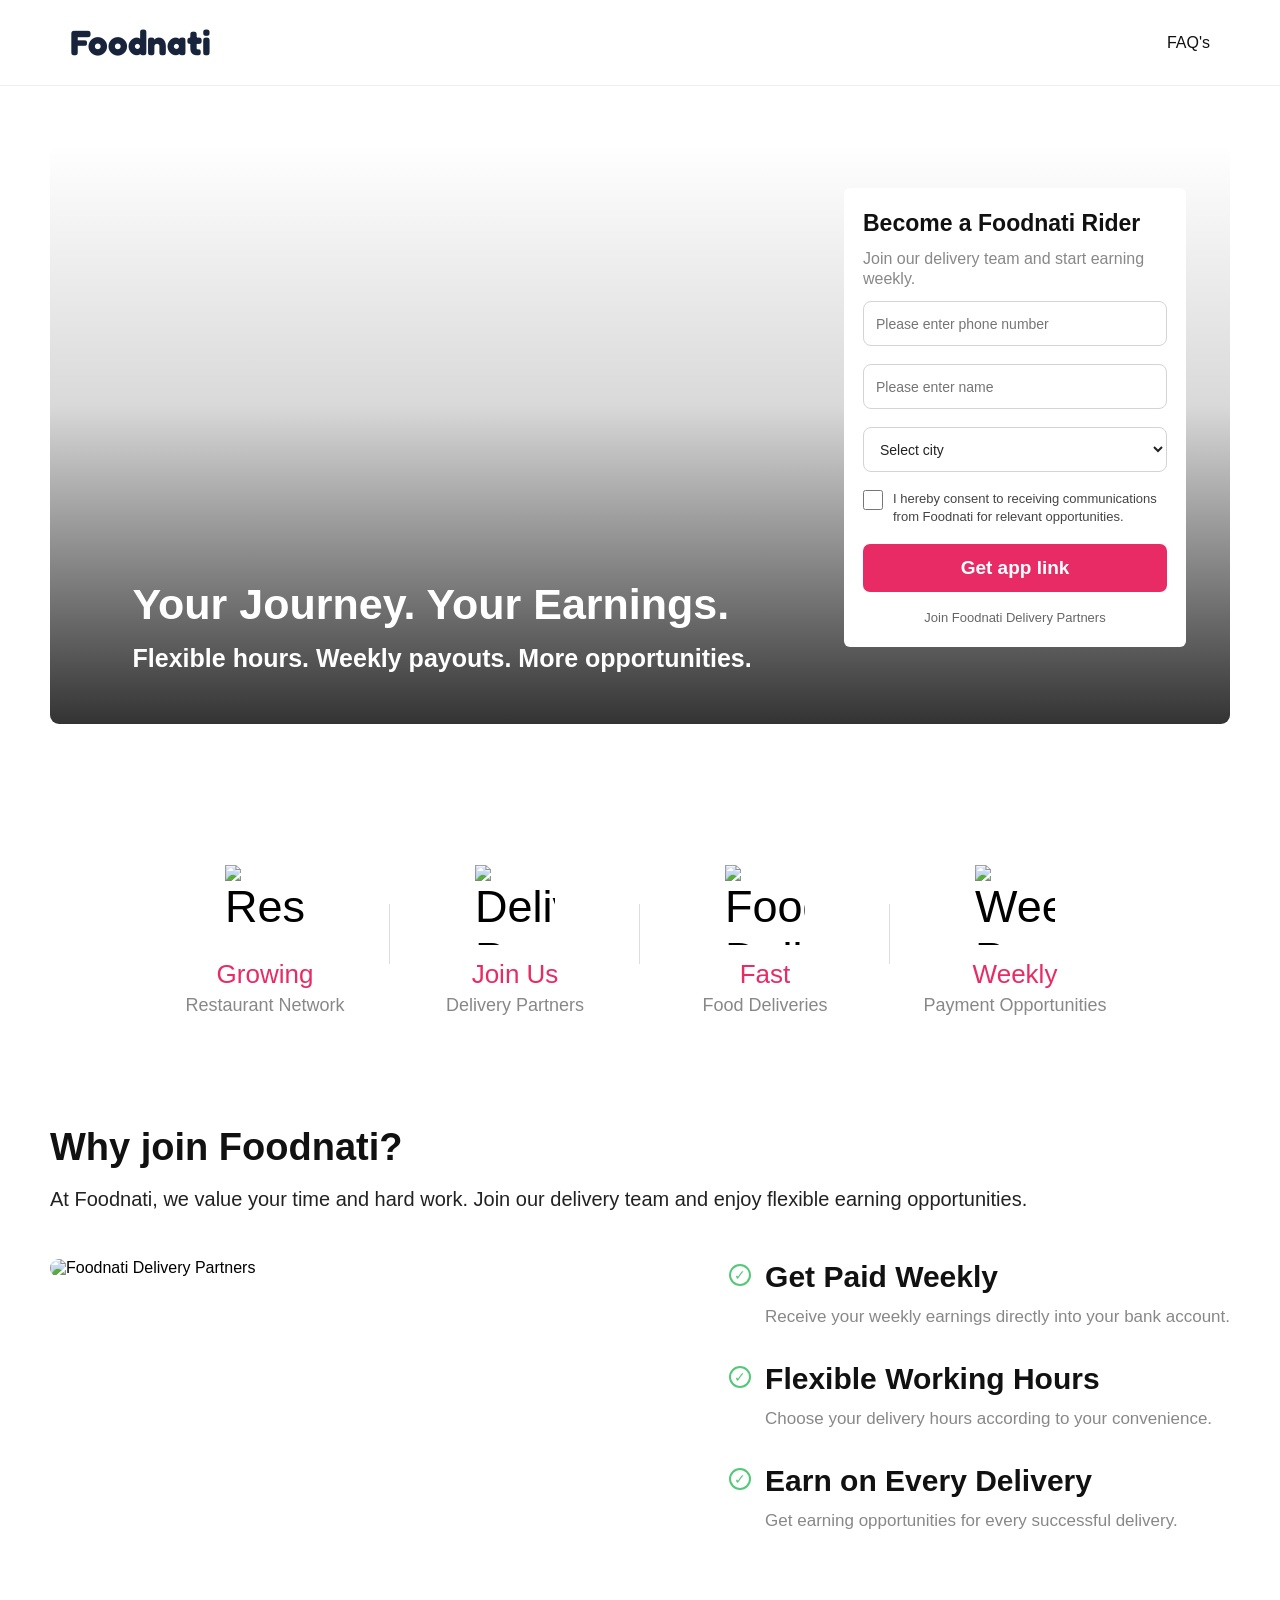
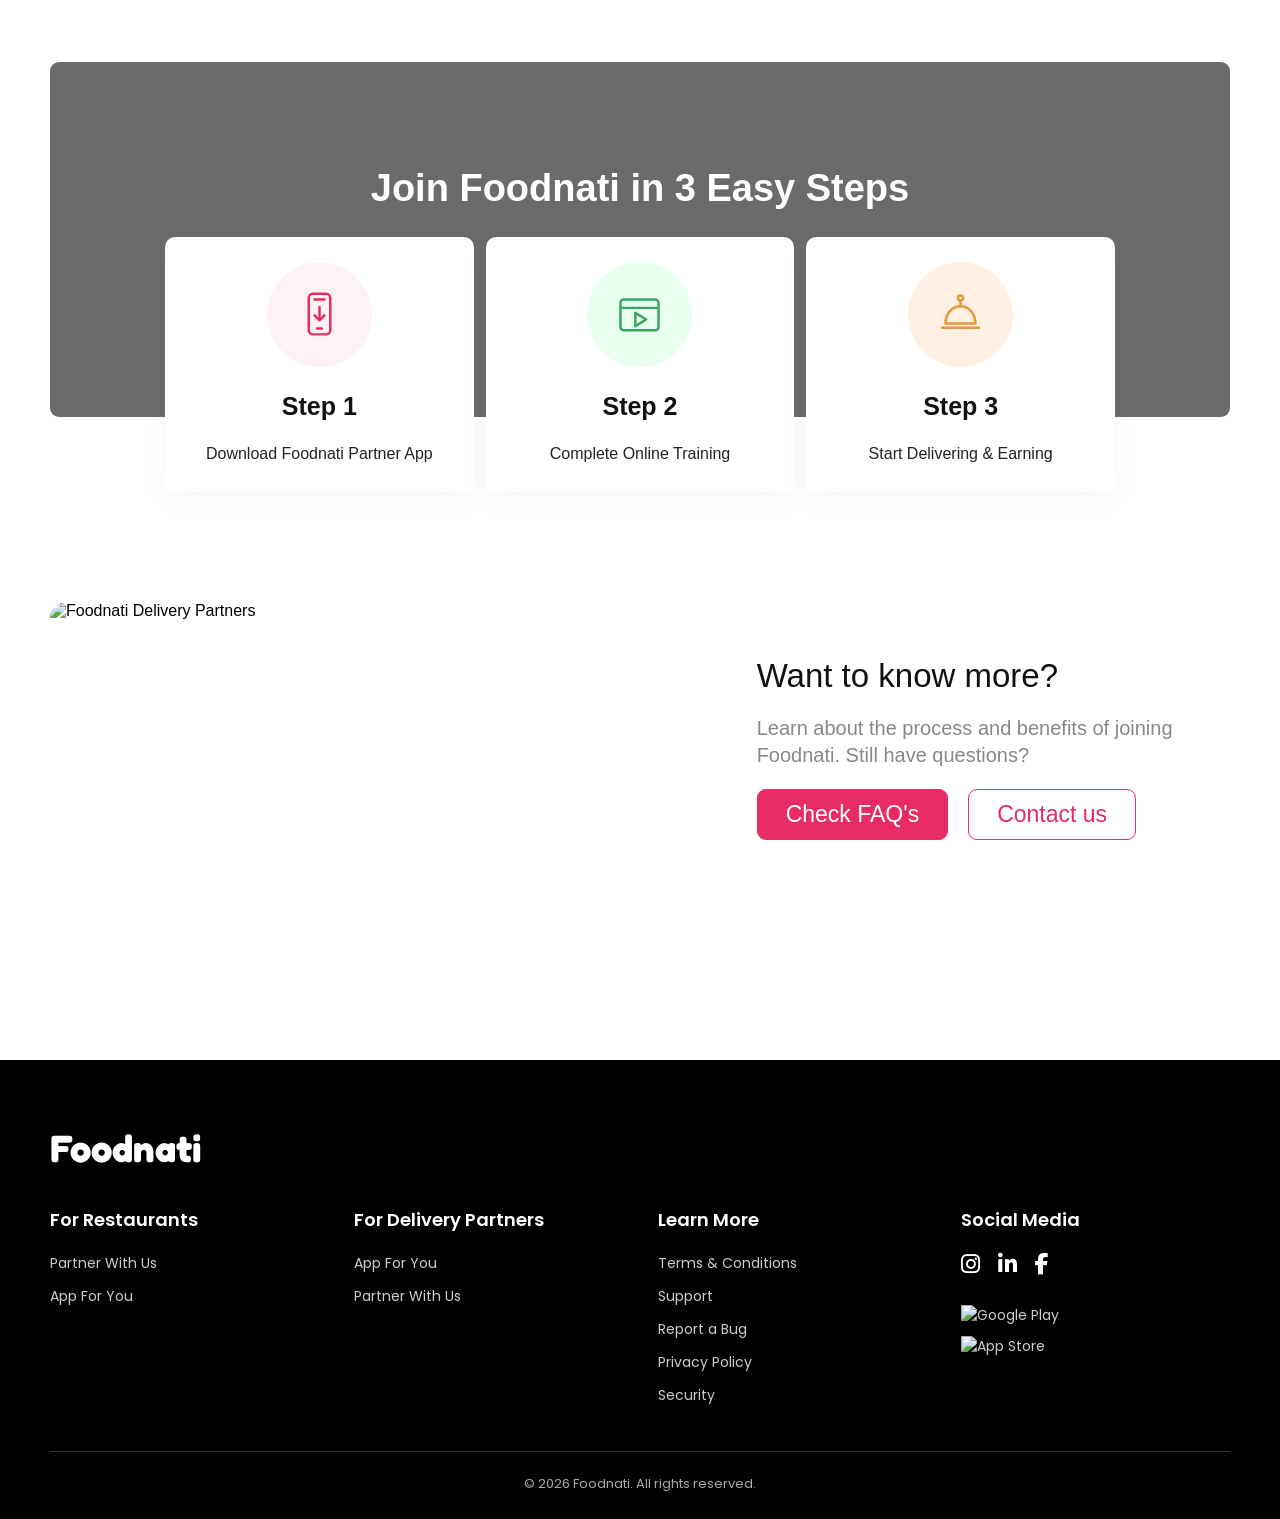
==== delpartner/index.html @ 72e37822 "Create index.html" ====
<!DOCTYPE html>
<html lang="en">
<head>
  <meta charset="UTF-8">
  <meta name="viewport" content="width=device-width, initial-scale=1.0">
  <title>Foodnati - Delivery Partner</title>

  <link href="https://fonts.googleapis.com/css2?family=Fredoka:wght@400;500;600;700&display=swap" rel="stylesheet">

<link href="https://fonts.googleapis.com/css2?family=Fredoka:wght@400;500;600;700&family=Poppins:wght@400;500;600;700&display=swap" rel="stylesheet">

<link rel="stylesheet" href="https://cdnjs.cloudflare.com/ajax/libs/font-awesome/6.5.2/css/all.min.css">

  <style>
    * {
      margin: 0;
      padding: 0;
      box-sizing: border-box;
    }

    body {
      font-family: Arial, sans-serif;
      background: #ffffff;
    }

    /* NAVBAR */
    .methai-navbar {
      width: 100%;
      height: 86px;
      background: #ffffff;
      border-bottom: 1px solid #eeeeee;
      display: flex;
      align-items: center;
    }

    .methai-nav-container {
      width: 100%;
      max-width: 1180px;
      margin: 0 auto;
      padding: 0 20px;
      display: flex;
      align-items: center;
      justify-content: space-between;
    }

    .methai-nav-logo {
      font-family: 'Fredoka', sans-serif;
      font-size: 35px;
      font-weight: 700;
      color: #17243B;
      text-decoration: none;
      line-height: 1;
    }

    .methai-nav-faq {
      font-size: 16px;
      font-weight: 400;
      color: #111111;
      text-decoration: none;
    }

    @media (max-width: 768px) {
      .methai-navbar {
        height: 70px;
      }

      .methai-nav-container {
        padding: 0 20px;
      }

      .methai-nav-logo {
        font-size: 30px;
      }

      .methai-nav-faq {
        font-size: 15px;
      }
    }

    /* RIDER HERO */
    .methai-rider-section {
      width: 100%;
      padding: 58px 20px;
      background: #ffffff;
    }

    .methai-rider-hero {
      position: relative;
      max-width: 1180px;
      min-height: 580px;
      margin: 0 auto;
      border-radius: 9px;
      overflow: hidden;
      background-image:
        linear-gradient(
          to top,
          rgba(0, 0, 0, 0.8) 0%,
          rgba(0, 0, 0, 0.15) 55%,
          transparent 100%
        ),
        url("image45.png");
      background-size: cover;
      background-position: center;
    }

    /* LEFT CONTENT */
    .methai-rider-content {
      position: absolute;
      bottom: 48px;
      left: 7%;
      width: 53%;
      color: #ffffff;
    }

    .methai-rider-content h1 {
      font-family: Arial, sans-serif;
      font-size: 43px;
      font-weight: 700;
      line-height: 1.2;
      margin-bottom: 12px;
    }

    .methai-rider-content p {
      font-family: Arial, sans-serif;
      font-size: 25px;
      font-weight: 600;
      line-height: 1.35;
    }

    /* REGISTRATION FORM */
    .methai-rider-form {
      position: absolute;
      top: 44px;
      right: 44px;
      width: 342px;
      background: #ffffff;
      padding: 22px 19px;
      border-radius: 6px;
    }

    .methai-rider-form h2 {
      font-size: 23px;
      font-weight: 700;
      color: #111111;
      margin: 0 0 12px;
    }

    .methai-form-description {
      font-size: 16px;
      line-height: 1.25;
      color: #888888;
      margin-bottom: 12px;
    }

    .methai-rider-form form {
      display: flex;
      flex-direction: column;
      gap: 18px;
    }

    .methai-rider-form input[type="tel"],
    .methai-rider-form input[type="text"],
    .methai-rider-form select {
      width: 100%;
      height: 45px;
      padding: 0 12px;
      border: 1px solid #d4d4d4;
      border-radius: 8px;
      background: #ffffff;
      color: #222222;
      font-size: 14px;
      outline: none;
    }

    .methai-rider-form input:focus,
    .methai-rider-form select:focus {
      border-color: #E82B65;
    }

    /* CONSENT */
    .methai-consent {
      display: flex;
      align-items: flex-start;
      gap: 10px;
      font-size: 13px;
      line-height: 1.4;
      color: #444444;
      cursor: pointer;
    }

    .methai-consent input {
      width: 20px;
      height: 20px;
      flex-shrink: 0;
      accent-color: #E82B65;
    }

    /* BUTTON */
    .methai-rider-button {
      width: 100%;
      height: 48px;
      border: none;
      border-radius: 7px;
      background: #E82B65;
      color: #ffffff;
      font-size: 19px;
      font-weight: 600;
      cursor: pointer;
    }

    .methai-rider-button:hover {
      background: #d51e56;
    }

    .methai-app-options {
      margin-top: 18px;
      text-align: center;
      font-size: 13px;
      color: #666666;
    }

    /* MOBILE HERO */
    @media (max-width: 768px) {
      .methai-rider-section {
        padding: 20px 12px;
      }

      .methai-rider-hero {
        min-height: 0;
        display: flex;
        flex-direction: column;
        background-position: center top;
        background-size: auto 380px;
        background-repeat: no-repeat;
        background-color: #ffffff;
        overflow: hidden;
      }

      .methai-rider-content {
        position: relative;
        left: auto;
        bottom: auto;
        width: 100%;
        min-height: 380px;
        padding: 245px 20px 20px;
        display: flex;
        flex-direction: column;
        justify-content: flex-end;
      }

      .methai-rider-content h1 {
        font-size: 29px;
      }

      .methai-rider-content p {
        font-size: 16px;
        font-weight: 500;
      }

      .methai-rider-form {
        position: relative;
        top: auto;
        right: auto;
        width: 100%;
        padding: 24px 18px;
        border: 1px solid #eeeeee;
        border-radius: 0 0 9px 9px;
      }

      .methai-rider-form h2 {
        font-size: 22px;
      }
    }

    /* JOIN SECTION */
    .methai-join-section {
      width: 100%;
      background: #ffffff;
      padding: 80px 20px;
      font-family: Arial, sans-serif;
    }

    /* STATISTICS */
    .methai-stats {
      max-width: 1000px;
      margin: 0 auto 110px;
      display: grid;
      grid-template-columns: repeat(4, 1fr);
      align-items: center;
    }

    .methai-stat {
      text-align: center;
      position: relative;
      padding: 0 15px;
    }

    .methai-stat:not(:last-child)::after {
      content: "";
      position: absolute;
      right: 0;
      top: 42px;
      width: 1px;
      height: 60px;
      background: #dddddd;
    }

    .methai-stat-icon {
      font-size: 45px;
      margin-bottom: 12px;
    }

    .methai-stat h3 {
      font-size: 26px;
      font-weight: 500;
      color: #E82B65;
      margin: 0 0 5px;
    }

    .methai-stat p {
      font-size: 18px;
      color: #888888;
      margin: 0;
    }

    /* WHY JOIN */
    .methai-join-container {
      max-width: 1180px;
      margin: 0 auto;
    }

    .methai-join-title {
      font-size: 38px;
      font-weight: 700;
      color: #111111;
      margin: 0 0 15px;
    }

    .methai-join-description {
      font-size: 20px;
      line-height: 1.5;
      color: #222222;
      margin: 0 0 45px;
    }

    .methai-join-content {
      display: grid;
      grid-template-columns: 1.1fr 0.9fr;
      gap: 80px;
      align-items: start;
    }

    .methai-join-image img {
      display: block;
      width: 100%;
      height: auto;
      border-radius: 16px;
    }

    /* BENEFITS */
    .methai-benefits {
      display: flex;
      flex-direction: column;
      gap: 32px;
    }

    .methai-benefit {
      display: flex;
      align-items: flex-start;
      gap: 14px;
    }

    .methai-benefit-check {
      width: 22px;
      height: 22px;
      border: 2px solid #54c878;
      color: #54c878;
      border-radius: 50%;
      display: flex;
      justify-content: center;
      align-items: center;
      font-size: 14px;
      flex-shrink: 0;
      margin-top: 5px;
    }

    .methai-benefit h3 {
      font-size: 30px;
      line-height: 1.2;
      font-weight: 700;
      color: #111111;
      margin: 0 0 10px;
    }

    .methai-benefit p {
      font-size: 17px;
      line-height: 1.4;
      color: #888888;
      margin: 0;
    }

    .methai-weekly-earnings {
      white-space: nowrap;
      font-size: clamp(12px, 1.1vw, 17px);
    }

    @media (max-width: 768px) {
      .methai-weekly-earnings { white-space: normal; font-size: 15px; }
    }

    /* MOBILE RESPONSIVE */
    @media (max-width: 768px) {
      .methai-join-section {
        padding: 45px 18px;
      }

      .methai-stats {
        grid-template-columns: repeat(2, 1fr);
        gap: 35px 10px;
        margin-bottom: 70px;
      }

      .methai-stat:not(:last-child)::after {
        display: none;
      }

      .methai-stat-icon {
        font-size: 35px;
      }

      .methai-stat h3 {
        font-size: 22px;
      }

      .methai-stat p {
        font-size: 14px;
      }

      .methai-join-title {
        font-size: 30px;
      }

      .methai-join-description {
        font-size: 16px;
        margin-bottom: 28px;
      }

      .methai-join-content {
        grid-template-columns: 1fr;
        gap: 30px;
      }

      .methai-benefits {
        gap: 25px;
      }

      .methai-benefit h3 {
        font-size: 24px;
      }

      .methai-benefit p {
        font-size: 15px;
      }
    }

.methai-stat-icon {
  display: flex;
  align-items: center;
  justify-content: center;
  height: 85px;
  margin-bottom: 12px;
}

.methai-stat-icon img {
  width: 80px;
  height: 80px;
  object-fit: contain;
}

@media (max-width: 768px) {
  .methai-stat-icon {
    height: 65px;
  }

  .methai-stat-icon img {
    width: 60px;
    height: 60px;
  }
}

  </style>
</head>

<body>

  <!-- FOODNATI NAVBAR -->
  <header class="methai-navbar">
    <nav class="methai-nav-container">
      <a href="/" class="methai-nav-logo">Foodnati</a>
      <a href="#faqs" class="methai-nav-faq">FAQ's</a>
    </nav>
  </header>

  <!-- FOODNATI DELIVERY HERO -->
  <section class="methai-rider-section">
    <div class="methai-rider-hero">

      <div class="methai-rider-content">
        <h1>Your Journey. Your Earnings.</h1>
        <p>
          Flexible hours. Weekly payouts. More opportunities.
        </p>
      </div>

      <!-- REGISTRATION BOX -->
      <div class="methai-rider-form">
        <h2>Become a Foodnati Rider</h2>

        <p class="methai-form-description">
          Join our delivery team and start earning weekly.
        </p>

        <form id="methaiRiderForm">
          <input
            type="tel"
            name="phone"
            placeholder="Please enter phone number"
            pattern="[0-9]{10}"
            maxlength="10"
            required
          >

          <input
            type="text"
            name="name"
            placeholder="Please enter name"
            required
          >

          <select name="city" required>
            <option value="" disabled selected>Select city</option>
            <option value="Tanuku">Tanuku</option>
            <option value="Tadepalligudem">Tadepalligudem</option>
            <option value="Bhimavaram">Bhimavaram</option>
            <option value="Palakollu">Palakollu</option>
          </select>

          <label class="methai-consent">
            <input type="checkbox" required>
            <span>
              I hereby consent to receiving communications
              from Foodnati for relevant opportunities.
            </span>
          </label>

          <button type="submit" class="methai-rider-button">
            Get app link
          </button>
        </form>

        <div class="methai-app-options">
          <span>Join Foodnati Delivery Partners</span>
        </div>
      </div>

    </div>
  </section>

  <!-- FOODNATI DELIVERY PARTNER BENEFITS -->
  <section class="methai-join-section">

    <!-- STATISTICS -->
    
<div class="methai-stats">

  <div class="methai-stat">
    <div class="methai-stat-icon">
      <img src="image11.png" alt="Restaurants">
    </div>
    <h3>Growing</h3>
    <p>Restaurant Network</p>
  </div>

  <div class="methai-stat">
    <div class="methai-stat-icon">
      <img src="image10.png" alt="Delivery Partners">
    </div>
    <h3>Join Us</h3>
    <p>Delivery Partners</p>
  </div>

  <div class="methai-stat">
    <div class="methai-stat-icon">
      <img src="image12.png" alt="Food Deliveries">
    </div>
    <h3>Fast</h3>
    <p>Food Deliveries</p>
  </div>

  <div class="methai-stat">
    <div class="methai-stat-icon">
      <img src="image15.png" alt="Weekly Payments">
    </div>
    <h3>Weekly</h3>
    <p>Payment Opportunities</p>
  </div>

</div>


    <!-- WHY JOIN -->
    <div class="methai-join-container">
      <h2 class="methai-join-title">
        Why join Foodnati?
      </h2>

      <p class="methai-join-description">
        At Foodnati, we value your time and hard work.
        Join our delivery team and enjoy flexible earning opportunities.
      </p>

      <div class="methai-join-content">

        <!-- LEFT IMAGE -->
        <div class="methai-join-image">
          <img src="image22.png" alt="Foodnati Delivery Partners">
        </div>

        <!-- RIGHT BENEFITS -->
        <div class="methai-benefits">

          <div class="methai-benefit">
            <span class="methai-benefit-check">✓</span>
            <div>
              <h3>Get Paid Weekly</h3>
              <p class="methai-weekly-earnings">Receive your weekly earnings directly into your bank account.</p>
            </div>
          </div>

          <div class="methai-benefit">
            <span class="methai-benefit-check">✓</span>
            <div>
              <h3>Flexible Working Hours</h3>
              <p>
                Choose your delivery hours according
                to your convenience.
              </p>
            </div>
          </div>

          <div class="methai-benefit">
            <span class="methai-benefit-check">✓</span>
            <div>
              <h3>Earn on Every Delivery</h3>
              <p>
                Get earning opportunities for
                every successful delivery.
              </p>
            </div>
          </div>

        </div>
      </div>
    </div>
  </section>

<!-- FOODNATI JOIN IN 3 STEPS -->
<section class="foodnati-steps-section">
  <div class="foodnati-steps-banner">
    <h2>Join Foodnati in 3 Easy Steps</h2>
  </div>

  <div class="foodnati-steps-grid">
    <div class="foodnati-step-card">
      <div class="foodnati-step-icon pink">
        <svg viewBox="0 0 64 64" fill="none">
          <rect x="19" y="7" width="26" height="49" rx="5"
                stroke="currentColor" stroke-width="3"/>
          <path d="M26 14h12M29 49h6"
                stroke="currentColor" stroke-width="3"
                stroke-linecap="round"/>
          <path d="M32 23v16m-6-6 6 6 6-6"
                stroke="currentColor" stroke-width="3"
                stroke-linecap="round" stroke-linejoin="round"/>
        </svg>
      </div>
      <h3>Step 1</h3>
      <p>Download Foodnati Partner App</p>
    </div>

    <div class="foodnati-step-card">
      <div class="foodnati-step-icon green">
        <svg viewBox="0 0 64 64" fill="none">
          <rect x="9" y="14" width="46" height="37" rx="4"
                stroke="currentColor" stroke-width="3"/>
          <path d="M9 24h46"
                stroke="currentColor" stroke-width="3"/>
          <path d="m27 30 13 8-13 8V30Z"
                stroke="currentColor" stroke-width="3"
                stroke-linejoin="round"/>
        </svg>
      </div>
      <h3>Step 2</h3>
      <p>Complete Online Training</p>
    </div>

    <div class="foodnati-step-card">
      <div class="foodnati-step-icon orange">
        <svg viewBox="0 0 64 64" fill="none">
          <path d="M14 43c0-12 8-21 18-21s18 9 18 21H14Z"
                stroke="currentColor" stroke-width="3"/>
          <path d="M10 48h44M32 15v7"
                stroke="currentColor" stroke-width="3"
                stroke-linecap="round"/>
          <circle cx="32" cy="12" r="3"
                  stroke="currentColor" stroke-width="3"/>
        </svg>
      </div>
      <h3>Step 3</h3>
      <p>Start Delivering &amp; Earning</p>
    </div>
  </div>
</section>

<style>
.foodnati-steps-section {
  width: 100%;
  padding: 50px 20px 45px;
  background: #fff;
  font-family: Arial, sans-serif;
}


.foodnati-steps-banner {
  max-width: 1180px;
  height: 355px;
  margin: 0 auto;
  border-radius: 9px;
  background:
    linear-gradient(rgba(0,0,0,.58), rgba(0,0,0,.58)),
    url("image50.png");
  background-size: cover;
  background-position: center 25%;
  background-repeat: no-repeat;
  display: flex;
  align-items: flex-start;
  justify-content: center;
  padding: 105px 20px 0;
}


.foodnati-steps-banner h2 {
  color: white;
  font-size: 38px;
  font-weight: 700;
  text-align: center;
}

.foodnati-steps-grid {
  position: relative;
  z-index: 2;
  max-width: 950px;
  margin: -180px auto 0;
  display: grid;
  grid-template-columns: repeat(3, 1fr);
  gap: 12px;
}

.foodnati-step-card {
  min-height: 255px;
  background: white;
  border-radius: 10px;
  padding: 25px 15px;
  text-align: center;
  box-shadow: 0 10px 30px rgba(0,0,0,.035);
  display: flex;
  flex-direction: column;
  align-items: center;
}

.foodnati-step-icon {
  width: 105px;
  height: 105px;
  border-radius: 50%;
  display: flex;
  justify-content: center;
  align-items: center;
  margin-bottom: 25px;
}

.foodnati-step-icon svg {
  width: 53px;
  height: 53px;
}

.foodnati-step-icon.pink {
  background: #fff2f5;
  color: #E82B65;
}

.foodnati-step-icon.green {
  background: #e9fff0;
  color: #38a65c;
}

.foodnati-step-icon.orange {
  background: #fff0e3;
  color: #e69a35;
}

.foodnati-step-card h3 {
  font-size: 25px;
  font-weight: 700;
  color: #111;
  margin: 0 0 22px;
}

.foodnati-step-card p {
  font-size: 16px;
  line-height: 1.4;
  color: #222;
  margin: 0;
}

@media (max-width: 768px) {
  .foodnati-steps-section {
    padding: 30px 12px 35px;
  }

  .foodnati-steps-banner {
    height: 290px;
    padding: 65px 15px 0;
  }

  .foodnati-steps-banner h2 {
    font-size: 26px;
  }

  .foodnati-steps-grid {
    grid-template-columns: 1fr;
    max-width: 420px;
    margin-top: -105px;
    gap: 15px;
  }

  .foodnati-step-card {
    min-height: 215px;
    padding: 22px;
  }

  .foodnati-step-icon {
    width: 85px;
    height: 85px;
    margin-bottom: 16px;
  }

  .foodnati-step-card h3 {
    font-size: 23px;
    margin-bottom: 12px;
  }

  .foodnati-step-card p {
    font-size: 15px;
  }
}

.methai-footer {
  background: #000000;
  padding: 65px 20px 25px;
  font-family: 'Poppins', sans-serif;
}

.methai-footer-container {
  max-width: 1180px;
  margin: 0 auto;
}

.methai-footer-brand h2 {
  font-family: 'Fredoka', sans-serif;
  font-size: 38px;
  font-weight: 700;
  color: #ffffff;
  margin-bottom: 35px;
}

.methai-footer-links {
  display: grid;
  grid-template-columns: repeat(4, 1fr);
  gap: 35px;
}

.methai-footer-column {
  display: flex;
  flex-direction: column;
  align-items: flex-start;
  gap: 12px;
}

.methai-footer-column h3 {
  font-size: 18px;
  font-weight: 600;
  color: #ffffff;
  margin-bottom: 8px;
}

.methai-footer-column a {
  font-size: 14px;
  color: #cccccc;
  text-decoration: none;
}

.methai-footer-column a:hover {
  color: #E82B65;
}

.methai-social-icons {
  display: flex;
  gap: 18px;
  margin-bottom: 15px;
}

.methai-social-icons i {
  font-size: 22px;
  color: #ffffff;
}

.methai-footer-apps {
  display: flex;
  flex-direction: column;
  gap: 10px;
}

.methai-footer-apps img {
  width: 145px;
  height: auto;
  display: block;
}

.methai-footer-bottom {
  border-top: 1px solid #333333;
  margin-top: 45px;
  padding-top: 22px;
  text-align: center;
}

.methai-footer-bottom p {
  font-size: 13px;
  color: #aaaaaa;
}

@media (max-width: 768px) {
  .methai-footer {
    padding: 45px 20px 25px;
  }

  .methai-footer-brand h2 {
    font-size: 32px;
  }

  .methai-footer-links {
    grid-template-columns: repeat(2, minmax(0, 1fr));
    gap: 30px 18px;
  }

  .methai-footer-column h3 {
    font-size: 16px;
  }

  .methai-footer-column a {
    font-size: 13px;
  }

  .methai-footer-apps img {
    width: 125px;
  }
}

</style>

<!-- FOODNATI MORE INFO SECTION -->
<section class="foodnati-more-section">
  <div class="foodnati-more-container">

    <!-- LEFT IMAGE -->
    <div class="foodnati-more-image">
      <img src="4th.jpg" alt="Foodnati Delivery Partners">
    </div>

    <!-- RIGHT CONTENT -->
    <div class="foodnati-more-content">
      <h2>Want to know more?</h2>

      <p>
        Learn about the process and benefits of
        joining Foodnati. Still have questions?
      </p>

      <div class="foodnati-more-buttons">
        <a href="#faqs" class="foodnati-faq-btn">
          Check FAQ's
        </a>

        <a href="mailto:support@foodnati.com"
           class="foodnati-contact-btn">
          Contact us
        </a>
      </div>
    </div>

  </div>
</section>


<!-- FOODNATI FOOTER -->
<footer class="methai-footer">
  <div class="methai-footer-container">

    <div class="methai-footer-brand">
      <h2>Foodnati</h2>
    </div>

    <div class="methai-footer-links">

      <div class="methai-footer-column">
        <h3>For Restaurants</h3>
        <a href="respartner/index.html">Partner With Us</a>
        <a href="#">App For You</a>
      </div>

      <div class="methai-footer-column">
        <h3>For Delivery Partners</h3>
        <a href="#">App For You</a>
        <a href="#">Partner With Us</a>
      </div>

      <div class="methai-footer-column">
        <h3>Learn More</h3>
        <a href="#">Terms &amp; Conditions</a>
        <a href="#">Support</a>
        <a href="#">Report a Bug</a>
        <a href="#">Privacy Policy</a>
        <a href="#">Security</a>
      </div>

      <div class="methai-footer-column methai-footer-social">
        <h3>Social Media</h3>

        <div class="methai-social-icons">
          <a href="#" aria-label="Instagram">
            <i class="fa-brands fa-instagram"></i>
          </a>
          <a href="#" aria-label="LinkedIn">
            <i class="fa-brands fa-linkedin-in"></i>
          </a>
          <a href="#" aria-label="Facebook">
            <i class="fa-brands fa-facebook-f"></i>
          </a>
        </div>

        <div class="methai-footer-apps">
          <a href="#">
            <img src="google.avif" alt="Google Play">
          </a>
          <a href="#">
            <img src="app.avif" alt="App Store">
          </a>
        </div>
      </div>

    </div>

    <div class="methai-footer-bottom">
      <p>© 2026 Foodnati. All rights reserved.</p>
    </div>

  </div>
</footer>


<style>
/* MORE INFO SECTION */
.foodnati-more-section {
  width: 100%;
  background: #ffffff;
  padding: 25px 20px 125px;
  font-family: Arial, sans-serif;
}

.foodnati-more-container {
  max-width: 1180px;
  margin: 0 auto;
  display: grid;
  grid-template-columns: 1fr 0.8fr;
  align-items: center;
  gap: 115px;
}


.foodnati-more-image {
  width: 100%;
  aspect-ratio: 16 / 9;
  overflow: hidden;
  border-radius: 16px;
  margin-top: 40px;
}

.foodnati-more-image img {
  width: 100%;
  height: 100%;
  object-fit: cover;
  display: block;
}


/* RIGHT CONTENT */
.foodnati-more-content h2 {
  font-size: 33px;
  font-weight: 500;
  color: #111111;
  margin: 0 0 20px;
}

.foodnati-more-content p {
  font-size: 20px;
  line-height: 1.35;
  color: #888888;
  margin: 0 0 20px;
}

.foodnati-more-buttons {
  display: flex;
  align-items: center;
  flex-wrap: wrap;
  gap: 20px;
}

.foodnati-faq-btn,
.foodnati-contact-btn {
  padding: 11px 28px;
  min-height: 50px;
  border-radius: 9px;
  font-size: 23px;
  text-decoration: none;
  display: inline-flex;
  align-items: center;
  justify-content: center;
  transition: 0.2s;
}

.foodnati-faq-btn {
  background: #E82B65;
  border: 1px solid #E82B65;
  color: white;
}

.foodnati-contact-btn {
  background: white;
  border: 1px solid #E82B65;
  color: #E82B65;
}

.foodnati-faq-btn:hover {
  background: #d51f59;
}

.foodnati-contact-btn:hover {
  background: #fff1f6;
}

/* FOOTER */
.foodnati-footer {
  background: #f8f8f8;
  padding: 55px 20px 65px;
  font-family: Arial, sans-serif;
}

.foodnati-footer-container {
  max-width: 1080px;
  margin: 0 auto;
  display: grid;
  grid-template-columns: repeat(3, 1fr);
  gap: 40px;
}

.foodnati-footer h3 {
  font-size: 20px;
  font-weight: 500;
  color: #111;
  margin: 0 0 18px;
}

.foodnati-footer a {
  display: block;
  color: #333;
  text-decoration: none;
  font-size: 14px;
  margin-bottom: 9px;
}

.foodnati-social {
  display: flex;
  gap: 12px;
}

.foodnati-social a {
  font-size: 22px;
}

/* MOBILE RESPONSIVE */
@media (max-width: 768px) {
  .foodnati-more-section {
    padding: 20px 18px 75px;
  }

  .foodnati-more-container {
    grid-template-columns: 1fr;
    gap: 35px;
  }

  .foodnati-more-content h2 {
    font-size: 28px;
    margin-bottom: 15px;
  }

  .foodnati-more-content p {
    font-size: 16px;
    margin-bottom: 22px;
  }

  .foodnati-more-buttons {
    gap: 12px;
  }

  .foodnati-faq-btn,
  .foodnati-contact-btn {
    font-size: 17px;
    padding: 10px 20px;
    min-height: 45px;
  }

  .foodnati-footer-container {
    grid-template-columns: repeat(2, 1fr);
    gap: 30px;
  }
}

@media (max-width: 420px) {
  .foodnati-footer-container {
    grid-template-columns: 1fr;
  }
}
</style>


  <script>
    const riderForm = document.getElementById("methaiRiderForm");
    const appLinkButton = riderForm.querySelector(".methai-rider-button");
    let resetButtonTimer;

    riderForm.addEventListener("submit", function(e) {
      e.preventDefault();
      if (!riderForm.reportValidity()) return;

      clearTimeout(resetButtonTimer);
      appLinkButton.textContent = "✓";
      appLinkButton.setAttribute("aria-label", "Button tapped");
      appLinkButton.disabled = true;

      resetButtonTimer = setTimeout(function() {
        appLinkButton.textContent = "Get app link";
        appLinkButton.removeAttribute("aria-label");
        appLinkButton.disabled = false;
      }, 1500);
    });
  </script>

</body>
</html>
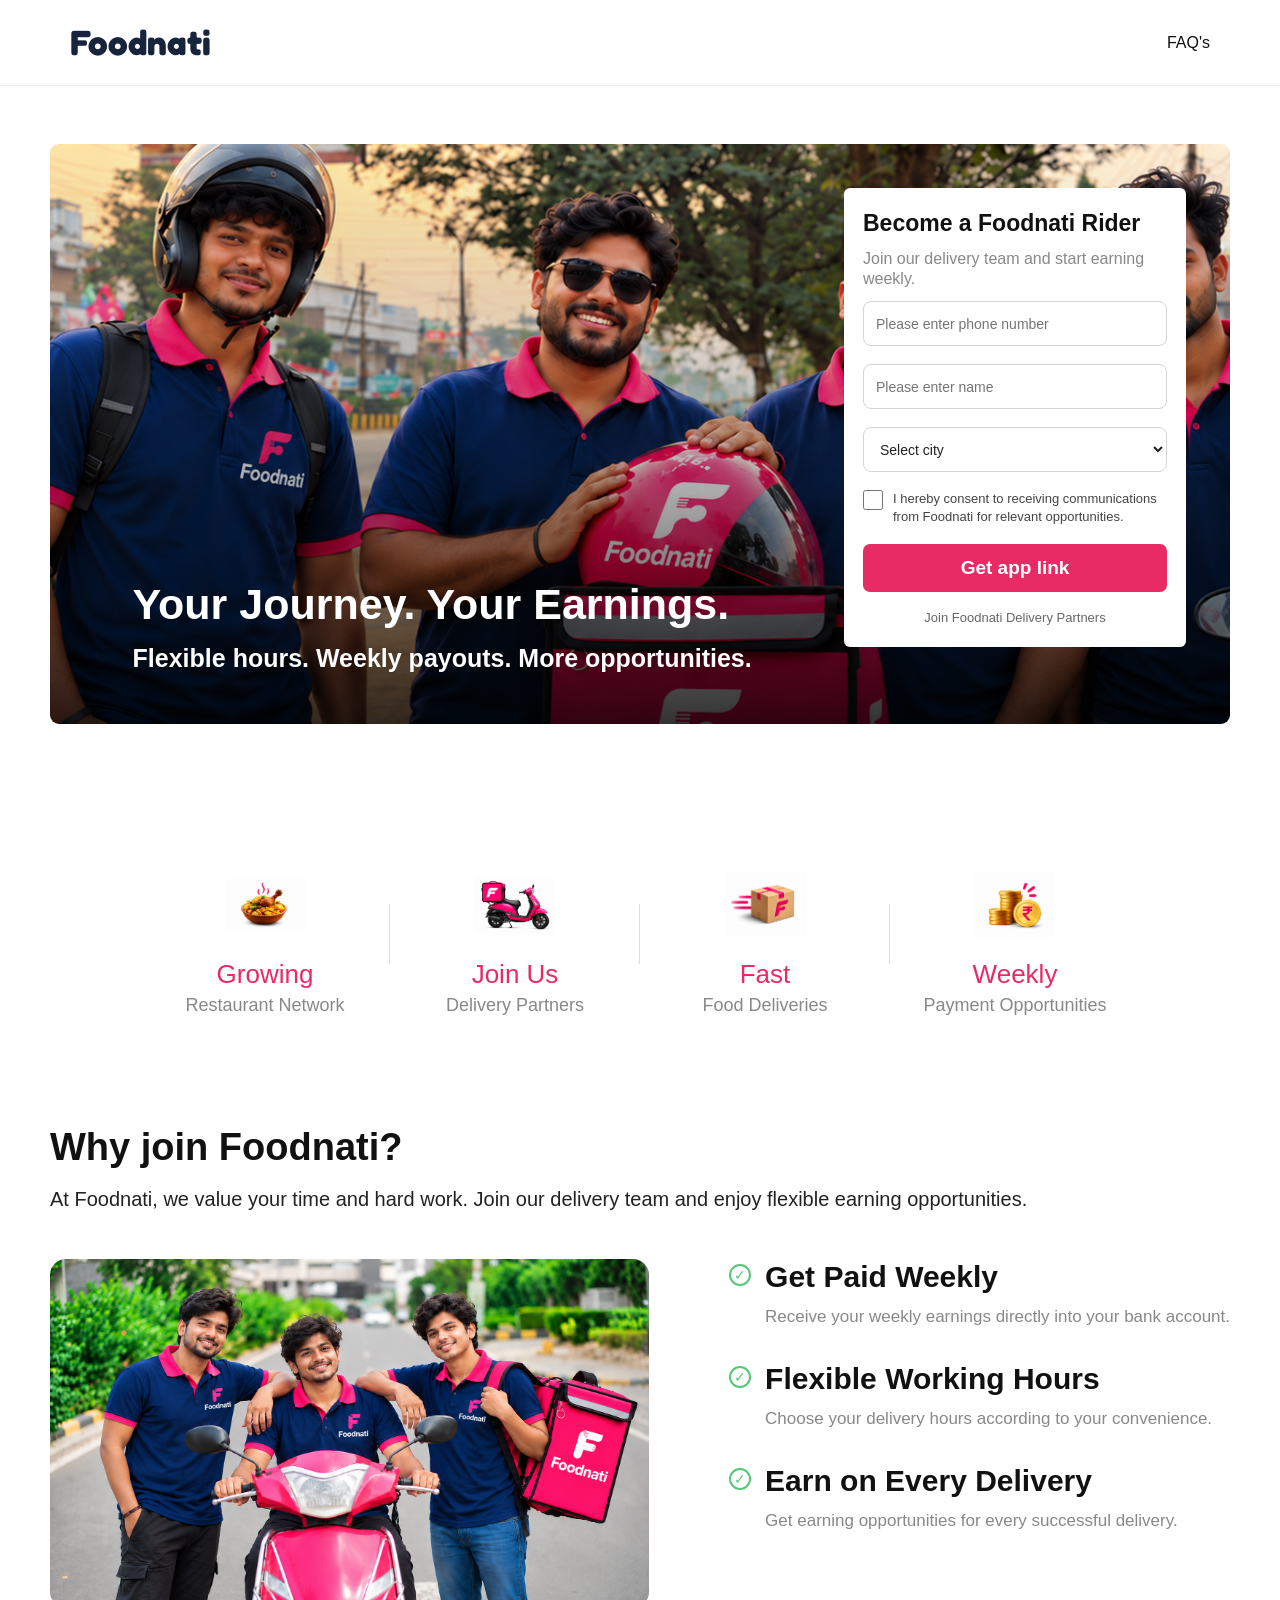
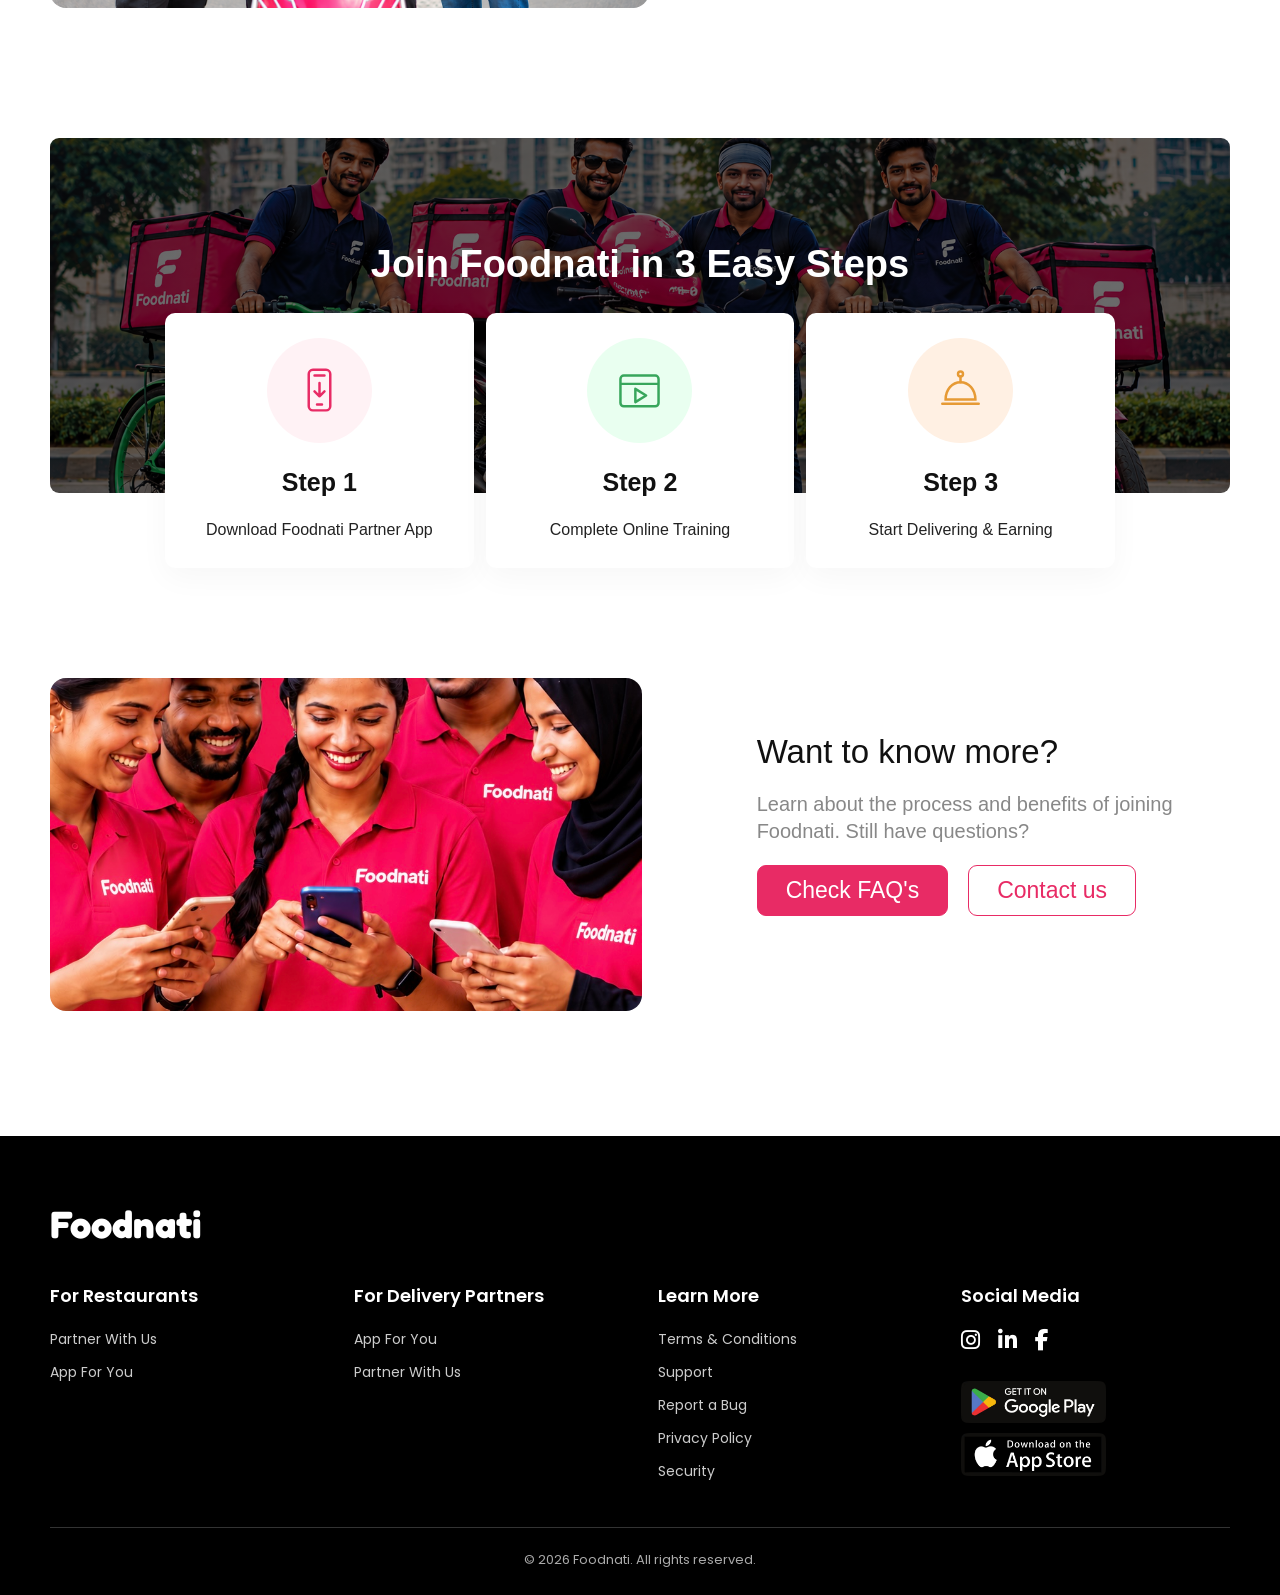
==== commit b01581ef: "Update index.html" ====
--- a/delpartner/index.html
+++ b/delpartner/index.html
@@ -498,7 +498,7 @@
   <header class="methai-navbar">
     <nav class="methai-nav-container">
       <a href="/" class="methai-nav-logo">Foodnati</a>
-      <a href="#faqs" class="methai-nav-faq">FAQ's</a>
+      <a href="faq.html" class="methai-nav-faq">FAQ's</a>
     </nav>
   </header>
 
@@ -997,7 +997,7 @@
       </p>
 
       <div class="foodnati-more-buttons">
-        <a href="#faqs" class="foodnati-faq-btn">
+        <a href="faq.html" class="foodnati-faq-btn">
           Check FAQ's
         </a>
 
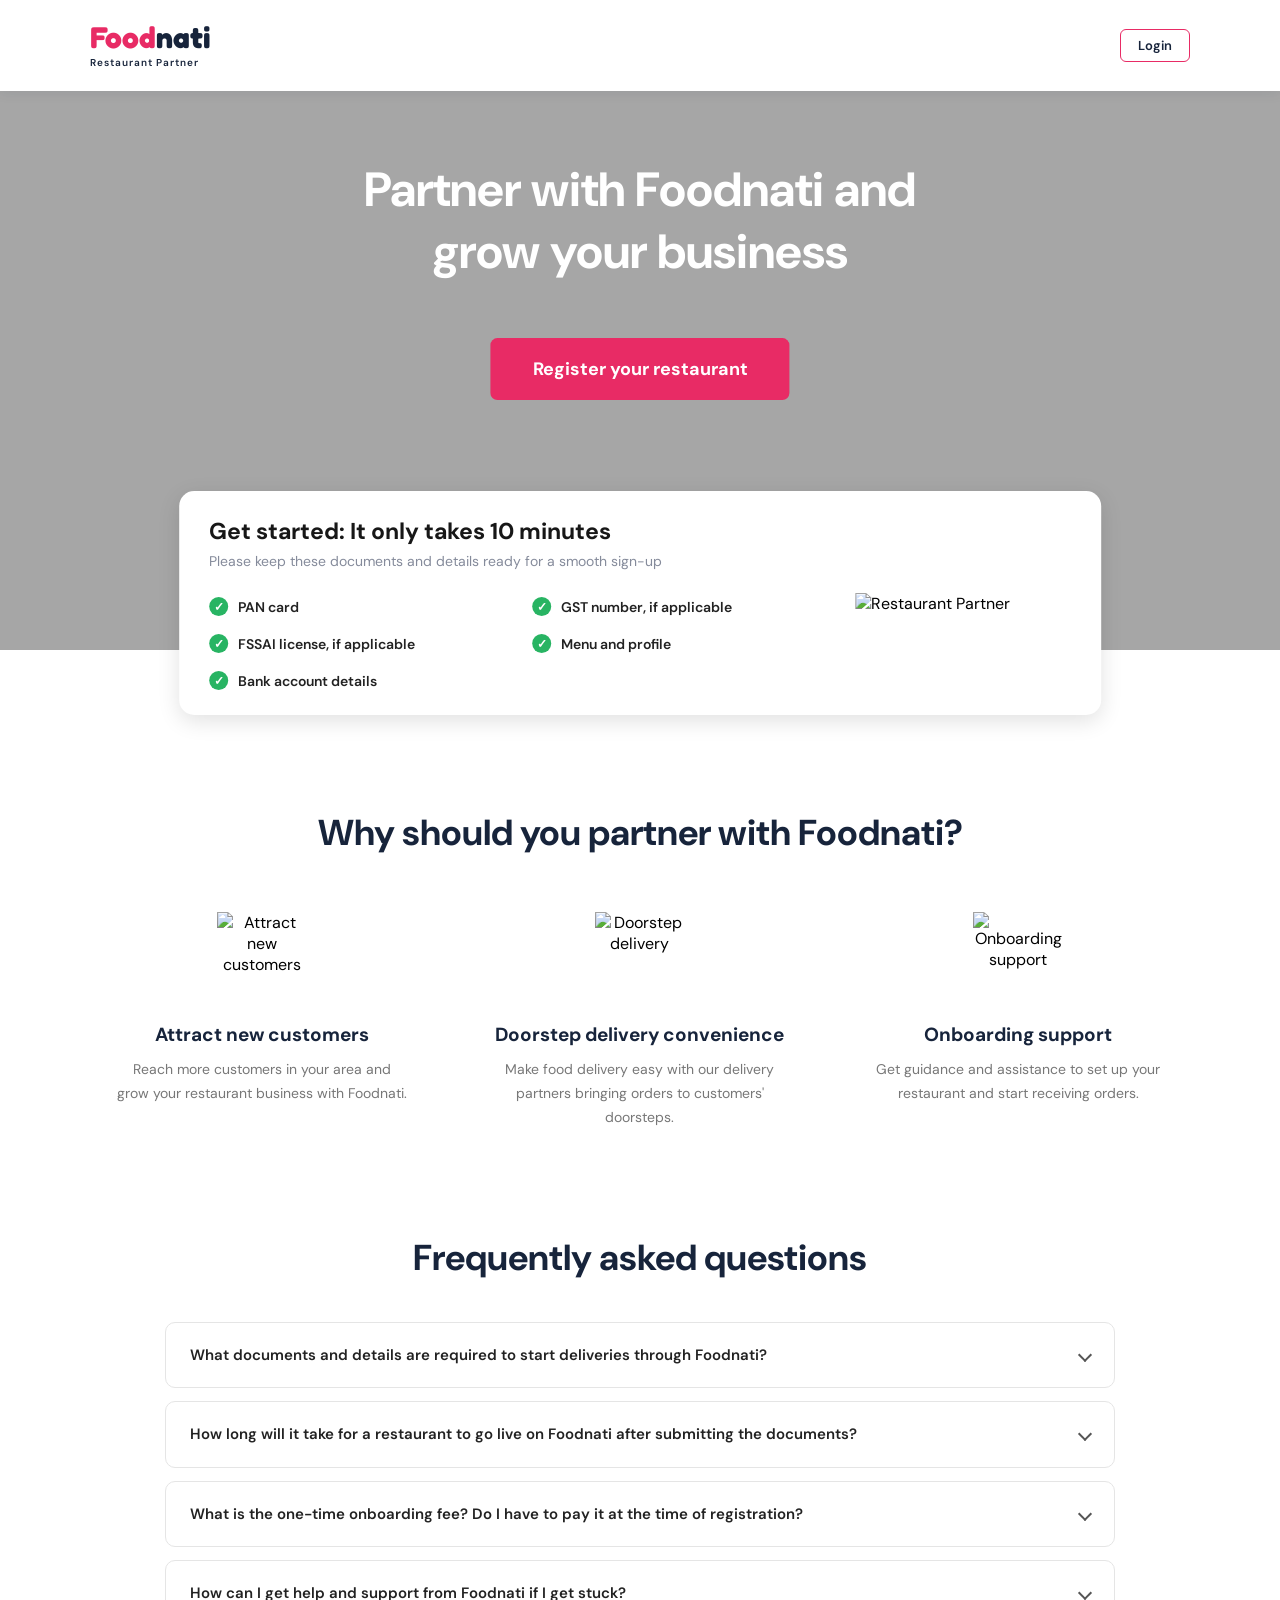
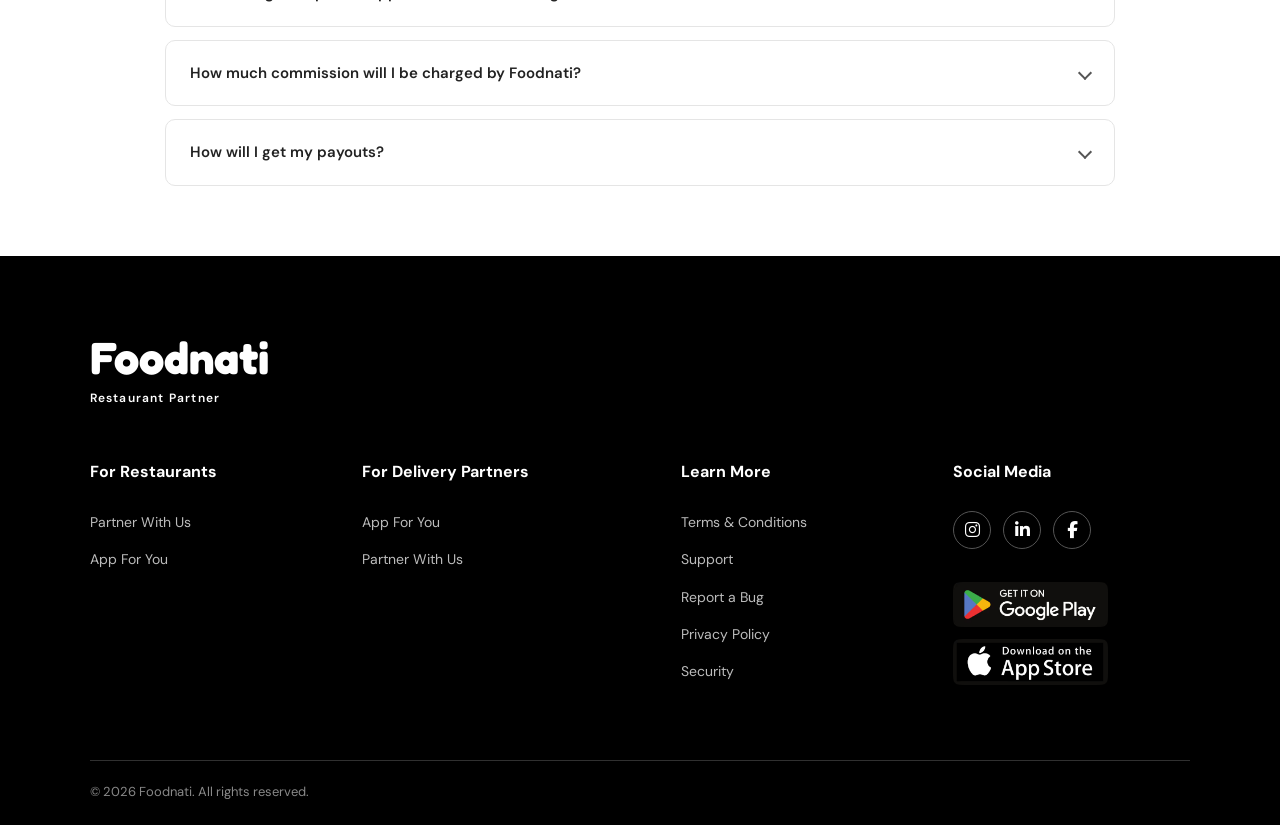
==== commit 7d046d0a: "Update index.html" ====
--- a/delpartner/index.html
+++ b/delpartner/index.html
@@ -1,1279 +1,3715 @@
-
 <!DOCTYPE html>
 <html lang="en">
 <head>
-  <meta charset="UTF-8">
-  <meta name="viewport" content="width=device-width, initial-scale=1.0">
-  <title>Foodnati - Delivery Partner</title>
-
-  <link href="https://fonts.googleapis.com/css2?family=Fredoka:wght@400;500;600;700&display=swap" rel="stylesheet">
-
-<link href="https://fonts.googleapis.com/css2?family=Fredoka:wght@400;500;600;700&family=Poppins:wght@400;500;600;700&display=swap" rel="stylesheet">
-
-<link rel="stylesheet" href="https://cdnjs.cloudflare.com/ajax/libs/font-awesome/6.5.2/css/all.min.css">
-
-  <style>
-    * {
-      margin: 0;
-      padding: 0;
-      box-sizing: border-box;
+
+<meta charset="UTF-8">
+<meta name="viewport" content="width=device-width, initial-scale=1.0">
+
+<!-- FOODNATI RESTAURANT PARTNER SEO -->
+<title>Foodnati | Restaurant Partner</title>
+
+<meta name="description" content="Join Foodnati as a restaurant partner. Register your restaurant online, showcase your food menu, manage product images and prices, receive food orders and connect with local customers. Explore restaurant partnership opportunities with Foodnati in Tanuku, Andhra Pradesh.">
+
+<!-- RESTAURANT PARTNER SEO KEYWORDS -->
+<meta name="keywords" content="
+Foodnati,
+FOODNATI,
+foodnati,
+Foodnati official website,
+Foodnati restaurant,
+Foodnati restaurants,
+Foodnati restaurant partner,
+Foodnati restaurant partner website,
+Foodnati restaurant partner app,
+Foodnati restaurant registration,
+Foodnati restaurant signup,
+Foodnati restaurant login,
+Foodnati restaurant dashboard,
+Foodnati restaurant management,
+Foodnati restaurant onboarding,
+Foodnati restaurant listing,
+Foodnati restaurant owner,
+Foodnati restaurant owner registration,
+Foodnati restaurant business,
+Foodnati restaurant partnership,
+Foodnati restaurant partner registration,
+Foodnati restaurant partner apply online,
+Foodnati restaurant order management,
+Foodnati restaurant menu management,
+Foodnati restaurant product management,
+Foodnati restaurant food image upload,
+Foodnati restaurant price management,
+Foodnati restaurant notifications,
+Foodnati restaurant orders,
+Foodnati restaurant online orders,
+Foodnati restaurant delivery,
+Foodnati restaurant partner Tanuku,
+Foodnati restaurant registration Tanuku,
+Foodnati restaurant partner Andhra Pradesh,
+
+restaurant partner,
+restaurant partnership,
+restaurant partner registration,
+restaurant partner application,
+restaurant partner website,
+restaurant partner app,
+restaurant partner platform,
+restaurant partner dashboard,
+restaurant registration,
+restaurant registration online,
+restaurant online registration,
+restaurant signup online,
+restaurant business registration,
+restaurant owner registration,
+register restaurant online,
+register my restaurant,
+list restaurant online,
+list my restaurant online,
+add restaurant online,
+add my restaurant to food delivery app,
+restaurant listing,
+restaurant listing platform,
+restaurant online listing,
+restaurant food delivery partnership,
+join food delivery platform,
+join food delivery app,
+restaurant onboarding,
+restaurant onboarding platform,
+restaurant management,
+restaurant management system,
+restaurant management dashboard,
+restaurant online dashboard,
+restaurant product management,
+restaurant food product management,
+restaurant menu management,
+restaurant online menu,
+restaurant menu upload,
+restaurant menu update,
+restaurant food image upload,
+restaurant product image upload,
+restaurant food pricing,
+restaurant price management,
+restaurant stock management,
+restaurant availability management,
+restaurant order management,
+restaurant online order management,
+restaurant order notifications,
+restaurant order acceptance,
+restaurant delivery orders,
+restaurant customer orders,
+restaurant business online,
+restaurant digital business,
+restaurant online sales,
+restaurant online food orders,
+restaurant food ordering system,
+restaurant delivery platform,
+restaurant food delivery app,
+restaurant online ordering app,
+restaurant food delivery service,
+restaurant partner opportunities,
+restaurant partner India,
+restaurant registration India,
+
+online food delivery,
+online food ordering,
+restaurant food delivery,
+food delivery platform,
+food delivery application,
+food delivery website,
+food ordering platform,
+online restaurant ordering,
+restaurant delivery service,
+local restaurant delivery,
+restaurant delivery near me,
+restaurants near me,
+food ordering near me,
+restaurant partners near me,
+restaurant registration near me,
+restaurant food ordering India,
+online food delivery India,
+
+biryani restaurant partner,
+pizza restaurant partner,
+burger restaurant partner,
+fast food restaurant partner,
+tiffin restaurant partner,
+breakfast restaurant partner,
+lunch restaurant partner,
+dinner restaurant partner,
+snacks shop partner,
+bakery partner,
+juice shop partner,
+ice cream shop partner,
+cafe partner,
+cloud kitchen partner,
+food business partner,
+local food business online,
+food shop registration,
+restaurant food business registration,
+
+restaurant partner Tanuku,
+restaurant registration Tanuku,
+restaurant listing Tanuku,
+restaurant owner Tanuku,
+restaurant food delivery Tanuku,
+restaurant business Tanuku,
+online restaurant registration Tanuku,
+restaurant onboarding Tanuku,
+restaurants in Tanuku,
+food delivery restaurants Tanuku,
+restaurant partner Andhra Pradesh,
+restaurant registration Andhra Pradesh,
+restaurant delivery Andhra Pradesh,
+food business Andhra Pradesh,
+
+Foodnati customer app,
+Foodnati restaurant partner app,
+Foodnati delivery partner app,
+Foodnati three applications,
+Foodnati food delivery,
+Foodnati food ordering,
+Foodnati Tanuku,
+Foodnati Andhra Pradesh,
+Foodnati India,
+
+Cezonal Solutions,
+Cezonal Solutions Pvt Ltd,
+Cezonal Solutions Private Limited,
+Cezonal Solutions Tanuku,
+Cezonal Solutions Andhra Pradesh,
+Foodnati by Cezonal Solutions,
+Sundar Reddy Foodnati,
+Foodnati Sundar Reddy,
+Surya Foodnati,
+Foodnati Surya,
+Cezonal Solutions Sundar Reddy,
+Cezonal Solutions Surya
+">
+
+<!-- SEARCH ENGINE INDEXING -->
+<meta name="robots" content="index, follow, max-image-preview:large, max-snippet:-1, max-video-preview:-1">
+<meta name="googlebot" content="index, follow, max-image-preview:large">
+<meta name="bingbot" content="index, follow">
+
+<!-- WEBSITE IDENTITY -->
+<meta name="author" content="Cezonal Solutions Pvt. Ltd.">
+<meta name="publisher" content="Cezonal Solutions Pvt. Ltd.">
+<meta name="application-name" content="Foodnati Restaurant Partner">
+<meta name="theme-color" content="#E82B65">
+
+<!-- CANONICAL URL -->
+<link rel="canonical" href="https://foodnati.com/respartner/index.html">
+
+<!-- ORIGINAL FAVICON - PRESERVED -->
+<link rel="icon" type="image/png" href="favicon.png">
+<link rel="apple-touch-icon" href="favicon.png">
+
+<!-- LOCATION SEO -->
+<meta name="geo.region" content="IN-AP">
+<meta name="geo.placename" content="Tanuku, Andhra Pradesh, India">
+
+<!-- FACEBOOK / WHATSAPP / LINKEDIN -->
+<meta property="og:type" content="website">
+<meta property="og:site_name" content="Foodnati">
+<meta property="og:locale" content="en_IN">
+
+<meta property="og:title" content="Foodnati Restaurant Partner | Register Your Restaurant">
+
+<meta property="og:description" content="Grow your restaurant business with Foodnati. Register online, showcase your menu, manage food prices and receive customer orders through the Foodnati platform.">
+
+<meta property="og:url" content="https://foodnati.com/respartner/index.html">
+
+<!-- Upload this image before using -->
+<meta property="og:image" content="https://foodnati.com/og-image.png">
+<meta property="og:image:alt" content="Foodnati Restaurant Partner Registration">
+
+<!-- TWITTER / X -->
+<meta name="twitter:card" content="summary_large_image">
+<meta name="twitter:title" content="Foodnati Restaurant Partner | Join Foodnati">
+<meta name="twitter:description" content="Register your restaurant with Foodnati, showcase your menu and manage customer food orders online.">
+<meta name="twitter:image" content="https://foodnati.com/og-image.png">
+
+<!-- ORGANIZATION AND TEAM STRUCTURED DATA -->
+<script type="application/ld+json">
+{
+  "@context": "https://schema.org",
+  "@type": "Organization",
+  "@id": "https://foodnati.com/#organization",
+  "name": "Cezonal Solutions Pvt. Ltd.",
+  "legalName": "Cezonal Solutions Private Limited",
+  "brand": {
+    "@type": "Brand",
+    "name": "Foodnati"
+  },
+  "address": {
+    "@type": "PostalAddress",
+    "streetAddress": "2nd Floor, Opposite V Max",
+    "addressLocality": "Tanuku",
+    "addressRegion": "Andhra Pradesh",
+    "addressCountry": "IN"
+  },
+  "member": [
+    {
+      "@type": "Person",
+      "name": "Sundar Reddy",
+      "jobTitle": "Director"
+    },
+    {
+      "@type": "Person",
+      "name": "Surya",
+      "description": "Foodnati team support"
     }
-
-    body {
-      font-family: Arial, sans-serif;
-      background: #ffffff;
+  ]
+}
+</script>
+
+<!-- RESTAURANT PARTNER WEBPAGE SCHEMA -->
+<script type="application/ld+json">
+{
+  "@context": "https://schema.org",
+  "@type": "WebPage",
+  "@id": "https://foodnati.com/respartner/index.html#webpage",
+  "url": "https://foodnati.com/respartner/index.html",
+  "name": "Foodnati Restaurant Partner Registration",
+  "description": "Register your restaurant with Foodnati, manage food menus, product images, prices and online customer orders.",
+  "inLanguage": "en-IN",
+  "about": {
+    "@id": "https://foodnati.com/#organization"
+  },
+  "isPartOf": {
+    "@type": "WebSite",
+    "name": "Foodnati",
+    "url": "https://foodnati.com/"
+  }
+}
+</script>
+
+<!-- RESTAURANT PARTNER BREADCRUMB -->
+<script type="application/ld+json">
+{
+  "@context": "https://schema.org",
+  "@type": "BreadcrumbList",
+  "itemListElement": [
+    {
+      "@type": "ListItem",
+      "position": 1,
+      "name": "Foodnati",
+      "item": "https://foodnati.com/"
+    },
+    {
+      "@type": "ListItem",
+      "position": 2,
+      "name": "Restaurant Partner",
+      "item": "https://foodnati.com/respartner/index.html"
     }
-
-    /* NAVBAR */
-    .methai-navbar {
-      width: 100%;
-      height: 86px;
-      background: #ffffff;
-      border-bottom: 1px solid #eeeeee;
-      display: flex;
-      align-items: center;
-    }
-
-    .methai-nav-container {
-      width: 100%;
-      max-width: 1180px;
-      margin: 0 auto;
-      padding: 0 20px;
-      display: flex;
-      align-items: center;
-      justify-content: space-between;
-    }
-
-    .methai-nav-logo {
-      font-family: 'Fredoka', sans-serif;
-      font-size: 35px;
-      font-weight: 700;
-      color: #17243B;
-      text-decoration: none;
-      line-height: 1;
-    }
-
-    .methai-nav-faq {
-      font-size: 16px;
-      font-weight: 400;
-      color: #111111;
-      text-decoration: none;
-    }
-
-    @media (max-width: 768px) {
-      .methai-navbar {
-        height: 70px;
-      }
-
-      .methai-nav-container {
-        padding: 0 20px;
-      }
-
-      .methai-nav-logo {
-        font-size: 30px;
-      }
-
-      .methai-nav-faq {
-        font-size: 15px;
-      }
-    }
-
-    /* RIDER HERO */
-    .methai-rider-section {
-      width: 100%;
-      padding: 58px 20px;
-      background: #ffffff;
-    }
-
-    .methai-rider-hero {
-      position: relative;
-      max-width: 1180px;
-      min-height: 580px;
-      margin: 0 auto;
-      border-radius: 9px;
-      overflow: hidden;
-      background-image:
-        linear-gradient(
-          to top,
-          rgba(0, 0, 0, 0.8) 0%,
-          rgba(0, 0, 0, 0.15) 55%,
-          transparent 100%
-        ),
-        url("image45.png");
-      background-size: cover;
-      background-position: center;
-    }
-
-    /* LEFT CONTENT */
-    .methai-rider-content {
-      position: absolute;
-      bottom: 48px;
-      left: 7%;
-      width: 53%;
-      color: #ffffff;
-    }
-
-    .methai-rider-content h1 {
-      font-family: Arial, sans-serif;
-      font-size: 43px;
-      font-weight: 700;
-      line-height: 1.2;
-      margin-bottom: 12px;
-    }
-
-    .methai-rider-content p {
-      font-family: Arial, sans-serif;
-      font-size: 25px;
-      font-weight: 600;
-      line-height: 1.35;
-    }
-
-    /* REGISTRATION FORM */
-    .methai-rider-form {
-      position: absolute;
-      top: 44px;
-      right: 44px;
-      width: 342px;
-      background: #ffffff;
-      padding: 22px 19px;
-      border-radius: 6px;
-    }
-
-    .methai-rider-form h2 {
-      font-size: 23px;
-      font-weight: 700;
-      color: #111111;
-      margin: 0 0 12px;
-    }
-
-    .methai-form-description {
-      font-size: 16px;
-      line-height: 1.25;
-      color: #888888;
-      margin-bottom: 12px;
-    }
-
-    .methai-rider-form form {
-      display: flex;
-      flex-direction: column;
-      gap: 18px;
-    }
-
-    .methai-rider-form input[type="tel"],
-    .methai-rider-form input[type="text"],
-    .methai-rider-form select {
-      width: 100%;
-      height: 45px;
-      padding: 0 12px;
-      border: 1px solid #d4d4d4;
-      border-radius: 8px;
-      background: #ffffff;
-      color: #222222;
-      font-size: 14px;
-      outline: none;
-    }
-
-    .methai-rider-form input:focus,
-    .methai-rider-form select:focus {
-      border-color: #E82B65;
-    }
-
-    /* CONSENT */
-    .methai-consent {
-      display: flex;
-      align-items: flex-start;
-      gap: 10px;
-      font-size: 13px;
-      line-height: 1.4;
-      color: #444444;
-      cursor: pointer;
-    }
-
-    .methai-consent input {
-      width: 20px;
-      height: 20px;
-      flex-shrink: 0;
-      accent-color: #E82B65;
-    }
-
-    /* BUTTON */
-    .methai-rider-button {
-      width: 100%;
-      height: 48px;
-      border: none;
-      border-radius: 7px;
-      background: #E82B65;
-      color: #ffffff;
-      font-size: 19px;
-      font-weight: 600;
-      cursor: pointer;
-    }
-
-    .methai-rider-button:hover {
-      background: #d51e56;
-    }
-
-    .methai-app-options {
-      margin-top: 18px;
-      text-align: center;
-      font-size: 13px;
-      color: #666666;
-    }
-
-    /* MOBILE HERO */
-    @media (max-width: 768px) {
-      .methai-rider-section {
-        padding: 20px 12px;
-      }
-
-      .methai-rider-hero {
-        min-height: 0;
-        display: flex;
-        flex-direction: column;
-        background-position: center top;
-        background-size: auto 380px;
-        background-repeat: no-repeat;
-        background-color: #ffffff;
-        overflow: hidden;
-      }
-
-      .methai-rider-content {
-        position: relative;
-        left: auto;
-        bottom: auto;
-        width: 100%;
-        min-height: 380px;
-        padding: 245px 20px 20px;
-        display: flex;
-        flex-direction: column;
-        justify-content: flex-end;
-      }
-
-      .methai-rider-content h1 {
-        font-size: 29px;
-      }
-
-      .methai-rider-content p {
-        font-size: 16px;
-        font-weight: 500;
-      }
-
-      .methai-rider-form {
-        position: relative;
-        top: auto;
-        right: auto;
-        width: 100%;
-        padding: 24px 18px;
-        border: 1px solid #eeeeee;
-        border-radius: 0 0 9px 9px;
-      }
-
-      .methai-rider-form h2 {
-        font-size: 22px;
-      }
-    }
-
-    /* JOIN SECTION */
-    .methai-join-section {
-      width: 100%;
-      background: #ffffff;
-      padding: 80px 20px;
-      font-family: Arial, sans-serif;
-    }
-
-    /* STATISTICS */
-    .methai-stats {
-      max-width: 1000px;
-      margin: 0 auto 110px;
-      display: grid;
-      grid-template-columns: repeat(4, 1fr);
-      align-items: center;
-    }
-
-    .methai-stat {
-      text-align: center;
-      position: relative;
-      padding: 0 15px;
-    }
-
-    .methai-stat:not(:last-child)::after {
-      content: "";
-      position: absolute;
-      right: 0;
-      top: 42px;
-      width: 1px;
-      height: 60px;
-      background: #dddddd;
-    }
-
-    .methai-stat-icon {
-      font-size: 45px;
-      margin-bottom: 12px;
-    }
-
-    .methai-stat h3 {
-      font-size: 26px;
-      font-weight: 500;
-      color: #E82B65;
-      margin: 0 0 5px;
-    }
-
-    .methai-stat p {
-      font-size: 18px;
-      color: #888888;
-      margin: 0;
-    }
-
-    /* WHY JOIN */
-    .methai-join-container {
-      max-width: 1180px;
-      margin: 0 auto;
-    }
-
-    .methai-join-title {
-      font-size: 38px;
-      font-weight: 700;
-      color: #111111;
-      margin: 0 0 15px;
-    }
-
-    .methai-join-description {
-      font-size: 20px;
-      line-height: 1.5;
-      color: #222222;
-      margin: 0 0 45px;
-    }
-
-    .methai-join-content {
-      display: grid;
-      grid-template-columns: 1.1fr 0.9fr;
-      gap: 80px;
-      align-items: start;
-    }
-
-    .methai-join-image img {
-      display: block;
-      width: 100%;
-      height: auto;
-      border-radius: 16px;
-    }
-
-    /* BENEFITS */
-    .methai-benefits {
-      display: flex;
-      flex-direction: column;
-      gap: 32px;
-    }
-
-    .methai-benefit {
-      display: flex;
-      align-items: flex-start;
-      gap: 14px;
-    }
-
-    .methai-benefit-check {
-      width: 22px;
-      height: 22px;
-      border: 2px solid #54c878;
-      color: #54c878;
-      border-radius: 50%;
-      display: flex;
-      justify-content: center;
-      align-items: center;
-      font-size: 14px;
-      flex-shrink: 0;
-      margin-top: 5px;
-    }
-
-    .methai-benefit h3 {
-      font-size: 30px;
-      line-height: 1.2;
-      font-weight: 700;
-      color: #111111;
-      margin: 0 0 10px;
-    }
-
-    .methai-benefit p {
-      font-size: 17px;
-      line-height: 1.4;
-      color: #888888;
-      margin: 0;
-    }
-
-    .methai-weekly-earnings {
-      white-space: nowrap;
-      font-size: clamp(12px, 1.1vw, 17px);
-    }
-
-    @media (max-width: 768px) {
-      .methai-weekly-earnings { white-space: normal; font-size: 15px; }
-    }
-
-    /* MOBILE RESPONSIVE */
-    @media (max-width: 768px) {
-      .methai-join-section {
-        padding: 45px 18px;
-      }
-
-      .methai-stats {
-        grid-template-columns: repeat(2, 1fr);
-        gap: 35px 10px;
-        margin-bottom: 70px;
-      }
-
-      .methai-stat:not(:last-child)::after {
-        display: none;
-      }
-
-      .methai-stat-icon {
-        font-size: 35px;
-      }
-
-      .methai-stat h3 {
-        font-size: 22px;
-      }
-
-      .methai-stat p {
-        font-size: 14px;
-      }
-
-      .methai-join-title {
-        font-size: 30px;
-      }
-
-      .methai-join-description {
-        font-size: 16px;
-        margin-bottom: 28px;
-      }
-
-      .methai-join-content {
-        grid-template-columns: 1fr;
-        gap: 30px;
-      }
-
-      .methai-benefits {
-        gap: 25px;
-      }
-
-      .methai-benefit h3 {
-        font-size: 24px;
-      }
-
-      .methai-benefit p {
-        font-size: 15px;
-      }
-    }
-
-.methai-stat-icon {
+  ]
+}
+</script>
+
+<!-- ORIGINAL FONT AWESOME ICONS - PRESERVED -->
+<link rel="stylesheet"
+href="https://cdnjs.cloudflare.com/ajax/libs/font-awesome/6.5.2/css/all.min.css">
+
+<!-- ORIGINAL GOOGLE FONTS - PRESERVED -->
+<link href="https://fonts.googleapis.com/css2?family=Fredoka:wght@400;500;600;700&family=DM+Sans:wght@400;500;600;700&display=swap" rel="stylesheet">
+
+<!-- YOUR EXISTING CSS STARTS HERE -->
+<style>
+
+
+* {
+
+  margin: 0;
+
+  padding: 0;
+
+  box-sizing: border-box;
+
+}
+
+html, body {
+
+  width: 100%;
+
+  margin: 0;
+
+  padding: 0;
+
+}
+
+body {
+
+  font-family: 'DM Sans', sans-serif;
+
+  background: #ffffff;
+
+  overflow-x: hidden;
+
+}
+
+/* FIRST SECTION */
+
+.partner-section {
+
+  position: relative;
+
+  width: 100%;
+
+  height: 650px;
+
+  background-image:
+
+    linear-gradient(
+
+      rgba(0, 0, 0, 0.35),
+
+      rgba(0, 0, 0, 0.35)
+
+    ),
+
+    url("patner.png");
+
+  background-position: center;
+
+  background-size: cover;
+
+  background-repeat: no-repeat;
+
+}
+
+/* TOP NAVBAR */
+
+.partner-navbar {
+
+  position: fixed;
+
+  top: 0;
+
+  left: 0;
+
+  z-index: 1000;
+
+  width: 100%;
+
+  display: flex;
+
+  align-items: center;
+
+  justify-content: space-between;
+
+  padding: 22px 7%;
+
+}
+
+/* LEFT BRAND */
+
+.partner-brand {
+
+  display: flex;
+
+  flex-direction: column;
+
+  align-items: flex-start;
+
+}
+
+.partner-logo {
+
+  font-family: 'Fredoka', sans-serif;
+
+  font-size: 30px;
+
+  font-weight: 700;
+
+  line-height: 1;
+
+  color: #ffffff;
+
+}
+
+.partner-brand-subtitle {
+
+  font-family: 'DM Sans', sans-serif;
+
+  font-size: 10px;
+
+  font-weight: 600;
+
+  letter-spacing: 1px;
+
+  color: #ffffff;
+
+  margin-top: 4px;
+
+}
+
+/* SMALL LOGIN BUTTON */
+
+.partner-login {
+
+  display: inline-flex;
+
+  align-items: center;
+
+  justify-content: center;
+
+  padding: 7px 17px;
+
+  border: 1px solid #ffffff;
+
+  border-radius: 6px;
+
+  background: transparent;
+
+  color: #ffffff;
+
+  font-family: 'DM Sans', sans-serif;
+
+  font-size: 13px;
+
+  font-weight: 600;
+
+  text-decoration: none;
+
+  transition: background 0.25s ease, color 0.25s ease;
+
+}
+
+.partner-login:hover {
+
+  background: #ffffff;
+
+  color: #17243B;
+
+}
+
+/* CENTER HERO CONTENT - MOVED DOWN */
+
+.partner-hero-content {
+
+  position: absolute;
+
+  top: 43%;
+
+  left: 50%;
+
+  transform: translate(-50%, -50%);
+
+  width: 94%;
+
+  text-align: center;
+
+  z-index: 2;
+
+}
+
+/* BOTH LINES SAME STYLE */
+
+.partner-hero-heading {
+
+  font-family: 'DM Sans', sans-serif;
+
+  font-size: 48px;
+
+  font-weight: 700;
+
+  line-height: 1.3;
+
+  color: #ffffff;
+
+  margin: 0;
+
+}
+
+/* BIGGER REGISTER BUTTON */
+
+.partner-register {
+
+  display: inline-flex;
+
+  align-items: center;
+
+  justify-content: center;
+
+  margin-top: 55px;
+
+  padding: 19px 42px;
+
+  background: #E82B65;
+
+  color: #ffffff;
+
+  border: none;
+
+  border-radius: 7px;
+
+  font-family: 'DM Sans', sans-serif;
+
+  font-size: 18px;
+
+  font-weight: 700;
+
+  text-decoration: none;
+
+  transition: background 0.25s ease, transform 0.25s ease;
+
+}
+
+.partner-register:hover {
+
+  background: #d51e57;
+
+  transform: translateY(-2px);
+
+}
+
+/* MOBILE VIEW */
+
+@media screen and (max-width: 600px) {
+
+  .partner-section {
+
+    height: 480px;
+
+    background-position: center;
+
+  }
+
+  .partner-navbar {
+
+    padding: 20px 18px;
+
+  }
+
+  .partner-logo {
+
+    font-size: 25px;
+
+  }
+
+  .partner-brand-subtitle {
+
+    font-size: 9px;
+
+    letter-spacing: 0.7px;
+
+  }
+
+  .partner-login {
+
+    padding: 6px 14px;
+
+    font-size: 12px;
+
+    border-radius: 5px;
+
+  }
+
+  .partner-hero-content {
+
+    top: 43%;
+
+    width: 96%;
+
+  }
+
+  .partner-hero-heading {
+
+    font-size: 30px;
+
+    line-height: 1.3;
+
+  }
+
+  .partner-register {
+
+    margin-top: 42px;
+
+    padding: 16px 32px;
+
+    font-size: 15px;
+
+    border-radius: 6px;
+
+  }
+
+}
+
+/* WHITE INFORMATION BOX */
+
+.partner-info-box {
+
+  position: absolute;
+
+  z-index: 3;
+
+  left: 50%;
+
+  bottom: -65px;
+
+  transform: translateX(-50%);
+
+  width: 72%;
+
+  min-height: 210px;
+
+  padding: 25px 30px;
+
+  display: flex;
+
+  align-items: center;
+
+  gap: 20px;
+
+  background: #ffffff;
+
+  border-radius: 15px;
+
+  box-shadow: 0 6px 22px rgba(0,0,0,0.12);
+
+}
+
+/* LEFT SIDE */
+
+.partner-box-content {
+
+  flex: 1;
+
+  min-width: 0;
+
+}
+
+/* HEADING */
+
+.partner-box-title {
+
+  font-family: 'DM Sans', sans-serif;
+
+  font-size: 23px;
+
+  font-weight: 700;
+
+  color: #171717;
+
+  margin: 0;
+
+}
+
+/* DESCRIPTION */
+
+.partner-box-description {
+
+  font-family: 'DM Sans', sans-serif;
+
+  font-size: 14px;
+
+  font-weight: 400;
+
+  color: #858b9b;
+
+  margin-top: 6px;
+
+}
+
+/* DOCUMENTS GRID */
+
+.partner-documents {
+
+  display: grid;
+
+  grid-template-columns: 1fr 1fr;
+
+  column-gap: 20px;
+
+  row-gap: 18px;
+
+  margin-top: 27px;
+
+}
+
+/* DOCUMENT ROW */
+
+.partner-document {
+
+  display: flex;
+
+  align-items: center;
+
+  gap: 10px;
+
+  font-family: 'DM Sans', sans-serif;
+
+  font-size: 14px;
+
+  font-weight: 600;
+
+  color: #222222;
+
+}
+
+/* GREEN TICK */
+
+.green-tick {
+
+  width: 19px;
+
+  height: 19px;
+
+  flex-shrink: 0;
+
+  display: flex;
+
+  align-items: center;
+
+  justify-content: center;
+
+  background: #28b463;
+
+  color: #ffffff;
+
+  border-radius: 50%;
+
+  font-size: 12px;
+
+  font-weight: 700;
+
+}
+
+/* RIGHT SIDE IMAGE */
+
+.partner-box-image-wrap {
+
+  width: 25%;
+
+  flex-shrink: 0;
+
+  display: flex;
+
+  align-items: center;
+
+  justify-content: center;
+
+}
+
+.partner-box-image {
+
+  display: block;
+
+  width: 100%;
+
+  max-height: 190px;
+
+  object-fit: contain;
+
+}
+
+/* MOBILE VIEW */
+
+@media screen and (max-width: 600px) {
+
+  .partner-info-box {
+
+    width: 88%;
+
+    height: auto;
+
+    min-height: 0;
+
+    bottom: -110px;
+
+    padding: 20px 17px;
+
+    border-radius: 12px;
+
+    display: block;
+
+  }
+
+  .partner-box-content {
+
+    width: 100%;
+
+  }
+
+  .partner-box-title {
+
+    font-size: 18px;
+
+    line-height: 1.3;
+
+  }
+
+  .partner-box-description {
+
+    font-size: 12px;
+
+    line-height: 1.5;
+
+    margin-top: 7px;
+
+  }
+
+  .partner-documents {
+
+    grid-template-columns: 1fr;
+
+    row-gap: 13px;
+
+    margin-top: 20px;
+
+  }
+
+  .partner-document {
+
+    font-size: 12px;
+
+    gap: 9px;
+
+  }
+
+  .green-tick {
+
+    width: 18px;
+
+    height: 18px;
+
+    font-size: 11px;
+
+  }
+
+  /* HIDE IMAGE ON MOBILE */
+
+  .partner-box-image-wrap {
+
+    display: none;
+
+  }
+
+}
+
+/* WHY PARTNER SECTION */
+
+.why-partner-section {
+
+  width: 100%;
+
+  background: #ffffff;
+
+  padding: 160px 20px 80px;
+
+  text-align: center;
+
+}
+
+/* CENTER HEADING */
+
+.why-partner-heading {
+
+  font-family: 'DM Sans', sans-serif;
+
+  font-size: 36px;
+
+  font-weight: 700;
+
+  line-height: 1.3;
+
+  color: #17243B;
+
+  margin: 0;
+
+}
+
+/* MOBILE VIEW */
+
+@media screen and (max-width: 600px) {
+
+  .why-partner-section {
+
+    padding: 160px 18px 60px;
+
+  }
+
+  .why-partner-heading {
+
+    font-size: 25px;
+
+    line-height: 1.35;
+
+  }
+
+}
+
+/* PARTNER BENEFITS */
+
+.partner-benefits {
+
+  display: grid;
+
+  grid-template-columns: repeat(3, minmax(0, 1fr));
+
+  gap: 35px;
+
+  max-width: 1100px;
+
+  margin: 55px auto 0;
+
+}
+
+/* EACH BENEFIT */
+
+.partner-benefit {
+
+  display: flex;
+
+  flex-direction: column;
+
+  align-items: center;
+
+  text-align: center;
+
+}
+
+/* OWN IMAGE - NO CIRCLE */
+
+.partner-benefit-image {
+
+  display: block;
+
+  width: 90px;
+
+  height: 90px;
+
+  object-fit: contain;
+
+  background: transparent;
+
+  border: none;
+
+  border-radius: 0;
+
+  box-shadow: none;
+
+}
+
+/* HEADING */
+
+.partner-benefit h3 {
+
+  font-family: 'DM Sans', sans-serif;
+
+  font-size: 19px;
+
+  font-weight: 700;
+
+  line-height: 1.4;
+
+  color: #17243B;
+
+  margin: 20px 0 0;
+
+}
+
+/* DESCRIPTION */
+
+.partner-benefit p {
+
+  font-family: 'DM Sans', sans-serif;
+
+  font-size: 14px;
+
+  font-weight: 400;
+
+  line-height: 1.7;
+
+  color: #777777;
+
+  margin: 10px 0 0;
+
+  max-width: 290px;
+
+}
+
+/* MOBILE VIEW */
+
+@media screen and (max-width: 600px) {
+
+  .partner-benefits {
+
+    grid-template-columns: repeat(3, minmax(0, 1fr));
+
+    gap: 10px;
+
+    margin-top: 35px;
+
+  }
+
+  .partner-benefit-image {
+
+    width: 55px;
+
+    height: 55px;
+
+  }
+
+  .partner-benefit h3 {
+
+    font-size: 12px;
+
+    line-height: 1.35;
+
+    margin-top: 14px;
+
+  }
+
+  .partner-benefit p {
+
+    font-size: 10px;
+
+    line-height: 1.5;
+
+    margin-top: 8px;
+
+  }
+
+}
+
+/* FAQ SECTION */
+
+.faq-section {
+
+  width: 100%;
+
+  background: #ffffff;
+
+  padding: 25px 20px 70px;
+
+}
+
+/* CENTER HEADING */
+
+.faq-heading {
+
+  font-family: 'DM Sans', sans-serif;
+
+  font-size: 36px;
+
+  font-weight: 700;
+
+  line-height: 1.3;
+
+  color: #17243B;
+
+  text-align: center;
+
+  margin: 0 0 40px;
+
+}
+
+/* FAQ CONTAINER */
+
+.faq-container {
+
+  width: 100%;
+
+  max-width: 950px;
+
+  margin: 0 auto;
+
+  display: flex;
+
+  flex-direction: column;
+
+  gap: 13px;
+
+}
+
+/* FAQ ITEM */
+
+.faq-item {
+
+  background: #ffffff;
+
+  border: 1px solid #e5e5e5;
+
+  border-radius: 10px;
+
+  overflow: hidden;
+
+}
+
+/* QUESTION BUTTON */
+
+.faq-question {
+
+  width: 100%;
+
+  padding: 21px 24px;
+
+  display: flex;
+
+  align-items: center;
+
+  justify-content: space-between;
+
+  gap: 20px;
+
+  background: transparent;
+
+  border: none;
+
+  cursor: pointer;
+
+  font-family: 'DM Sans', sans-serif;
+
+  font-size: 15px;
+
+  font-weight: 600;
+
+  line-height: 1.5;
+
+  color: #222222;
+
+  text-align: left;
+
+}
+
+/* ARROW */
+
+.faq-arrow {
+
+  width: 10px;
+
+  height: 10px;
+
+  flex-shrink: 0;
+
+  border-right: 2px solid #555555;
+
+  border-bottom: 2px solid #555555;
+
+  transform: rotate(45deg);
+
+  transition: transform 0.35s ease;
+
+}
+
+/* ARROW WHEN OPEN */
+
+.faq-item.active .faq-arrow {
+
+  transform: rotate(225deg);
+
+}
+
+/* SMOOTH SLIDE DOWN / UP */
+
+.faq-answer {
+
+  display: grid;
+
+  grid-template-rows: 0fr;
+
+  opacity: 0;
+
+  transition:
+
+    grid-template-rows 0.4s ease,
+
+    opacity 0.35s ease;
+
+}
+
+/* OPEN ANSWER */
+
+.faq-item.active .faq-answer {
+
+  grid-template-rows: 1fr;
+
+  opacity: 1;
+
+}
+
+/* ANSWER TEXT */
+
+.faq-answer-inner {
+
+  min-height: 0;
+
+  overflow: hidden;
+
+  font-family: 'DM Sans', sans-serif;
+
+  font-size: 14px;
+
+  font-weight: 400;
+
+  line-height: 1.8;
+
+  color: #666666;
+
+  padding: 0 24px;
+
+  transition: padding 0.35s ease;
+
+}
+
+/* OPEN ANSWER SPACING */
+
+.faq-item.active .faq-answer-inner {
+
+  padding: 0 24px 22px;
+
+}
+
+/* MOBILE VIEW */
+
+@media screen and (max-width: 600px) {
+
+  .faq-section {
+
+    padding: 20px 16px 55px;
+
+  }
+
+  .faq-heading {
+
+    font-size: 25px;
+
+    line-height: 1.35;
+
+    margin-bottom: 28px;
+
+  }
+
+  .faq-container {
+
+    gap: 10px;
+
+  }
+
+  .faq-item {
+
+    border-radius: 8px;
+
+  }
+
+  .faq-question {
+
+    padding: 17px 15px;
+
+    font-size: 13px;
+
+    line-height: 1.5;
+
+    gap: 12px;
+
+  }
+
+  .faq-answer-inner {
+
+    font-size: 12px;
+
+    line-height: 1.7;
+
+    padding: 0 15px;
+
+  }
+
+  .faq-item.active .faq-answer-inner {
+
+    padding: 0 15px 18px;
+
+  }
+
+  .faq-arrow {
+
+    width: 9px;
+
+    height: 9px;
+
+  }
+
+}
+
+/* ACCESSIBILITY */
+
+@media (prefers-reduced-motion: reduce) {
+
+  .faq-answer,
+
+  .faq-answer-inner,
+
+  .faq-arrow {
+
+    transition: none;
+
+  }
+
+}
+
+/* Foodnati RESTAURANT PARTNER FOOTER */
+
+.foodnati-footer {
+
+  width: 100%;
+
+  background: #000000;
+
+  color: #ffffff;
+
+  padding: 75px 0 25px;
+
+  box-sizing: border-box;
+
+}
+
+.foodnati-footer *,
+
+.foodnati-footer ::before,
+
+.foodnati-footer ::after {
+
+  box-sizing: border-box;
+
+}
+
+/* MAIN CONTAINER */
+
+.foodnati-footer-container {
+
+  width: 100%;
+
+  max-width: 1500px;
+
+  margin: 0 auto;
+
+  padding: 0 7%;
+
+}
+
+/* BRAND */
+
+.foodnati-footer-brand {
+
+  margin-bottom: 55px;
+
+}
+
+.foodnati-footer-brand h2 {
+
+  font-family: 'Fredoka', sans-serif;
+
+  font-size: 45px;
+
+  font-weight: 700;
+
+  color: #ffffff;
+
+  margin: 0;
+
+  line-height: 1.2;
+
+}
+
+/* RESTAURANT PARTNER UNDER LOGO */
+
+.foodnati-footer-brand-subtitle {
+
+  font-family: 'DM Sans', sans-serif;
+
+  font-size: 12px;
+
+  font-weight: 600;
+
+  letter-spacing: 1.2px;
+
+  color: #ffffff;
+
+  margin: 5px 0 0;
+
+  line-height: 1.4;
+
+}
+
+/* FOUR COLUMNS */
+
+.foodnati-footer-links {
+
+  display: grid;
+
+  grid-template-columns: 1fr 1.2fr 1fr 1fr;
+
+  gap: 35px;
+
+  align-items: start;
+
+}
+
+/* EACH COLUMN */
+
+.foodnati-footer-column {
+
+  display: flex;
+
+  flex-direction: column;
+
+  align-items: flex-start;
+
+  gap: 15px;
+
+  min-width: 0;
+
+}
+
+/* COLUMN HEADINGS */
+
+.foodnati-footer-column h3 {
+
+  font-family: 'DM Sans', sans-serif;
+
+  font-size: 16px;
+
+  font-weight: 700;
+
+  color: #ffffff;
+
+  margin: 0 0 12px;
+
+  line-height: 1.4;
+
+}
+
+/* FOOTER LINKS */
+
+.foodnati-footer-column > a {
+
+  font-family: 'DM Sans', sans-serif;
+
+  font-size: 14px;
+
+  font-weight: 400;
+
+  color: #bcbcbc;
+
+  text-decoration: none;
+
+  line-height: 1.6;
+
+  transition: color 0.2s ease;
+
+}
+
+.foodnati-footer-column > a:hover {
+
+  color: #ffffff;
+
+}
+
+/* SOCIAL ICONS */
+
+.foodnati-social-icons {
+
+  display: flex;
+
+  align-items: center;
+
+  gap: 12px;
+
+}
+
+.foodnati-social-icons a {
+
+  width: 38px;
+
+  height: 38px;
+
+  border: 1px solid #555555;
+
+  border-radius: 50%;
+
+  display: flex;
+
+  align-items: center;
+
+  justify-content: center;
+
+  color: #ffffff;
+
+  font-size: 17px;
+
+  text-decoration: none;
+
+  transition:
+
+background 0.2s ease,
+
+    border-color 0.2s ease;
+
+}
+
+.foodnati-social-icons a:hover {
+
+  background: #E82B65;
+
+  border-color: #E82B65;
+
+}
+
+/* APP DOWNLOAD BADGES */
+
+.foodnati-footer-apps {
+
+  display: flex;
+
+  flex-direction: column;
+
+  align-items: flex-start;
+
+  gap: 12px;
+
+  margin-top: 18px;
+
+}
+
+.foodnati-footer-apps a {
+
+  display: block;
+
+  text-decoration: none;
+
+}
+
+.foodnati-footer-apps img {
+
+  display: block;
+
+  width: 155px;
+
+  max-width: 100%;
+
+  height: auto;
+
+  object-fit: contain;
+
+}
+
+/* COPYRIGHT */
+
+.foodnati-footer-bottom {
+
+  width: 100%;
+
+  margin-top: 75px;
+
+  padding-top: 22px;
+
+  border-top: 1px solid #303030;
+
+}
+
+.foodnati-footer-bottom p {
+
+  font-family: 'DM Sans', sans-serif;
+
+  font-size: 13px;
+
+  font-weight: 400;
+
+  color: #888888;
+
+  margin: 0;
+
+  text-align: left;
+
+}
+
+/* TABLET VIEW */
+
+@media (min-width: 601px) and (max-width: 1000px) {
+
+  .foodnati-footer-container {
+
+    padding: 0 6%;
+
+  }
+
+  .foodnati-footer-links {
+
+    grid-template-columns: repeat(2, minmax(0, 1fr));
+
+    column-gap: 45px;
+
+    row-gap: 45px;
+
+  }
+
+  .foodnati-footer-apps img {
+
+    width: 145px;
+
+  }
+
+}
+
+/* MOBILE VIEW */
+
+@media (max-width: 600px) {
+
+  .foodnati-footer {
+
+    padding: 50px 0 22px;
+
+  }
+
+  .foodnati-footer-container {
+
+    padding: 0 22px;
+
+  }
+
+  /* BRAND */
+
+  .foodnati-footer-brand {
+
+    margin-bottom: 38px;
+
+  }
+
+  .foodnati-footer-brand h2 {
+
+    font-size: 37px;
+
+  }
+
+  .foodnati-footer-brand-subtitle {
+
+    font-size: 10px;
+
+    letter-spacing: 1px;
+
+    margin-top: 4px;
+
+  }
+
+  /* TWO COLUMNS */
+
+  .foodnati-footer-links {
+
+    grid-template-columns: repeat(2, minmax(0, 1fr));
+
+    column-gap: 18px;
+
+    row-gap: 38px;
+
+  }
+
+  .foodnati-footer-column {
+
+    gap: 12px;
+
+  }
+
+  .foodnati-footer-column h3 {
+
+    font-size: 14px;
+
+    font-weight: 700;
+
+    margin-bottom: 6px;
+
+    line-height: 1.4;
+
+  }
+
+  .foodnati-footer-column > a {
+
+    font-size: 12px;
+
+    line-height: 1.5;
+
+  }
+
+  /* SOCIAL ICONS */
+
+  .foodnati-social-icons {
+
+    gap: 10px;
+
+  }
+
+  .foodnati-social-icons a {
+
+    width: 34px;
+
+    height: 34px;
+
+    font-size: 15px;
+
+  }
+
+  /* APP BADGES */
+
+  .foodnati-footer-apps {
+
+    flex-direction: column;
+
+    align-items: flex-start;
+
+    gap: 10px;
+
+    margin-top: 12px;
+
+  }
+
+  .foodnati-footer-apps img {
+
+    width: 125px;
+
+  }
+
+  /* COPYRIGHT */
+
+  .foodnati-footer-bottom {
+
+    margin-top: 50px;
+
+    padding-top: 18px;
+
+  }
+
+  .foodnati-footer-bottom p {
+
+    font-size: 11px;
+
+  }
+
+}
+
+
+/* Compact Referred by control */
+.fn-referral-card{padding:10px 12px!important;margin-top:12px!important;border-radius:11px!important}
+.fn-referral-toggle{font-size:13px!important;font-weight:650!important;min-height:28px!important;padding:2px 0!important;gap:8px!important}
+.fn-referral-toggle i{font-size:11px!important}
+#fnReferralContent{padding-top:10px!important}
+.fn-referral-save{width:auto!important;min-width:110px!important;padding:9px 15px!important;font-size:12px!important;border-radius:8px!important}
+
+/* Referral dropdown */
+.fn-referral-toggle{width:100%;display:flex;align-items:center;justify-content:space-between;border:0;background:transparent;padding:2px 0;color:#17243b;font-size:16px;font-weight:700;cursor:pointer;text-align:left}
+.fn-referral-toggle i{transition:transform .2s ease;color:#E82B65}
+.fn-referral-toggle[aria-expanded="true"] i{transform:rotate(180deg)}
+#fnReferralContent{padding-top:14px}
+#fnReferralContent[hidden]{display:none!important}
+/* Referral details */
+.fn-referral-card{background:#fff;border:1px solid #f6d2df;border-radius:15px;padding:18px;margin-top:16px}
+.fn-referral-card h3{font-size:16px;margin:0 0 7px;color:#17243b}
+.fn-referral-card p{font-size:12px;color:#7a8492;line-height:1.5;margin:0 0 15px}
+.fn-referral-save{background:#f9c5d7!important;color:#8b1740!important;width:100%}
+.fn-referral-save:hover{background:#f5a9c4!important}
+.fn-referral-message{font-size:12px;color:#16814d;margin-top:10px;min-height:16px}
+/* Fixed transparent navigation; white background after scrolling */
+.partner-navbar {
+  background: transparent;
+  transition: background-color .3s ease, box-shadow .3s ease;
+}
+.partner-navbar.nav-scrolled {
+  background: #ffffff;
+  box-shadow: 0 2px 14px rgba(0,0,0,.08);
+}
+.partner-navbar.nav-scrolled .partner-logo,
+.partner-navbar.nav-scrolled .partner-brand-subtitle {
+  color: #17243B;
+}
+.partner-navbar .partner-logo,
+.partner-navbar .partner-brand-subtitle {
+  transition: color .3s ease;
+}
+.partner-navbar.nav-scrolled .partner-login {
+  border-color: #17243B;
+  color: #17243B;
+}
+.partner-navbar.nav-scrolled .partner-login:hover {
+  background: #17243B;
+  color: #fff;
+}
+.partner-account {
+  position: relative;
   display: flex;
   align-items: center;
-  justify-content: center;
-  height: 85px;
-  margin-bottom: 12px;
-}
-
-.methai-stat-icon img {
-  width: 80px;
-  height: 80px;
-  object-fit: contain;
-}
-
-@media (max-width: 768px) {
-  .methai-stat-icon {
-    height: 65px;
-  }
-
-  .methai-stat-icon img {
-    width: 60px;
-    height: 60px;
-  }
-}
-
-  </style>
-</head>
-
-<body>
-
-  <!-- FOODNATI NAVBAR -->
-  <header class="methai-navbar">
-    <nav class="methai-nav-container">
-      <a href="/" class="methai-nav-logo">Foodnati</a>
-      <a href="faq.html" class="methai-nav-faq">FAQ's</a>
-    </nav>
-  </header>
-
-  <!-- FOODNATI DELIVERY HERO -->
-  <section class="methai-rider-section">
-    <div class="methai-rider-hero">
-
-      <div class="methai-rider-content">
-        <h1>Your Journey. Your Earnings.</h1>
-        <p>
-          Flexible hours. Weekly payouts. More opportunities.
-        </p>
-      </div>
-
-      <!-- REGISTRATION BOX -->
-      <div class="methai-rider-form">
-        <h2>Become a Foodnati Rider</h2>
-
-        <p class="methai-form-description">
-          Join our delivery team and start earning weekly.
-        </p>
-
-        <form id="methaiRiderForm">
-          <input
-            type="tel"
-            name="phone"
-            placeholder="Please enter phone number"
-            pattern="[0-9]{10}"
-            maxlength="10"
-            required
-          >
-
-          <input
-            type="text"
-            name="name"
-            placeholder="Please enter name"
-            required
-          >
-
-          <select name="city" required>
-            <option value="" disabled selected>Select city</option>
-            <option value="Tanuku">Tanuku</option>
-            <option value="Tadepalligudem">Tadepalligudem</option>
-            <option value="Bhimavaram">Bhimavaram</option>
-            <option value="Palakollu">Palakollu</option>
-          </select>
-
-          <label class="methai-consent">
-            <input type="checkbox" required>
-            <span>
-              I hereby consent to receiving communications
-              from Foodnati for relevant opportunities.
-            </span>
-          </label>
-
-          <button type="submit" class="methai-rider-button">
-            Get app link
-          </button>
-        </form>
-
-        <div class="methai-app-options">
-          <span>Join Foodnati Delivery Partners</span>
-        </div>
-      </div>
-
-    </div>
-  </section>
-
-  <!-- FOODNATI DELIVERY PARTNER BENEFITS -->
-  <section class="methai-join-section">
-
-    <!-- STATISTICS -->
-    
-<div class="methai-stats">
-
-  <div class="methai-stat">
-    <div class="methai-stat-icon">
-      <img src="image11.png" alt="Restaurants">
-    </div>
-    <h3>Growing</h3>
-    <p>Restaurant Network</p>
-  </div>
-
-  <div class="methai-stat">
-    <div class="methai-stat-icon">
-      <img src="image10.png" alt="Delivery Partners">
-    </div>
-    <h3>Join Us</h3>
-    <p>Delivery Partners</p>
-  </div>
-
-  <div class="methai-stat">
-    <div class="methai-stat-icon">
-      <img src="image12.png" alt="Food Deliveries">
-    </div>
-    <h3>Fast</h3>
-    <p>Food Deliveries</p>
-  </div>
-
-  <div class="methai-stat">
-    <div class="methai-stat-icon">
-      <img src="image15.png" alt="Weekly Payments">
-    </div>
-    <h3>Weekly</h3>
-    <p>Payment Opportunities</p>
-  </div>
-
-</div>
-
-
-    <!-- WHY JOIN -->
-    <div class="methai-join-container">
-      <h2 class="methai-join-title">
-        Why join Foodnati?
-      </h2>
-
-      <p class="methai-join-description">
-        At Foodnati, we value your time and hard work.
-        Join our delivery team and enjoy flexible earning opportunities.
-      </p>
-
-      <div class="methai-join-content">
-
-        <!-- LEFT IMAGE -->
-        <div class="methai-join-image">
-          <img src="image22.png" alt="Foodnati Delivery Partners">
-        </div>
-
-        <!-- RIGHT BENEFITS -->
-        <div class="methai-benefits">
-
-          <div class="methai-benefit">
-            <span class="methai-benefit-check">✓</span>
-            <div>
-              <h3>Get Paid Weekly</h3>
-              <p class="methai-weekly-earnings">Receive your weekly earnings directly into your bank account.</p>
-            </div>
-          </div>
-
-          <div class="methai-benefit">
-            <span class="methai-benefit-check">✓</span>
-            <div>
-              <h3>Flexible Working Hours</h3>
-              <p>
-                Choose your delivery hours according
-                to your convenience.
-              </p>
-            </div>
-          </div>
-
-          <div class="methai-benefit">
-            <span class="methai-benefit-check">✓</span>
-            <div>
-              <h3>Earn on Every Delivery</h3>
-              <p>
-                Get earning opportunities for
-                every successful delivery.
-              </p>
-            </div>
-          </div>
-
-        </div>
-      </div>
-    </div>
-  </section>
-
-<!-- FOODNATI JOIN IN 3 STEPS -->
-<section class="foodnati-steps-section">
-  <div class="foodnati-steps-banner">
-    <h2>Join Foodnati in 3 Easy Steps</h2>
-  </div>
-
-  <div class="foodnati-steps-grid">
-    <div class="foodnati-step-card">
-      <div class="foodnati-step-icon pink">
-        <svg viewBox="0 0 64 64" fill="none">
-          <rect x="19" y="7" width="26" height="49" rx="5"
-                stroke="currentColor" stroke-width="3"/>
-          <path d="M26 14h12M29 49h6"
-                stroke="currentColor" stroke-width="3"
-                stroke-linecap="round"/>
-          <path d="M32 23v16m-6-6 6 6 6-6"
-                stroke="currentColor" stroke-width="3"
-                stroke-linecap="round" stroke-linejoin="round"/>
-        </svg>
-      </div>
-      <h3>Step 1</h3>
-      <p>Download Foodnati Partner App</p>
-    </div>
-
-    <div class="foodnati-step-card">
-      <div class="foodnati-step-icon green">
-        <svg viewBox="0 0 64 64" fill="none">
-          <rect x="9" y="14" width="46" height="37" rx="4"
-                stroke="currentColor" stroke-width="3"/>
-          <path d="M9 24h46"
-                stroke="currentColor" stroke-width="3"/>
-          <path d="m27 30 13 8-13 8V30Z"
-                stroke="currentColor" stroke-width="3"
-                stroke-linejoin="round"/>
-        </svg>
-      </div>
-      <h3>Step 2</h3>
-      <p>Complete Online Training</p>
-    </div>
-
-    <div class="foodnati-step-card">
-      <div class="foodnati-step-icon orange">
-        <svg viewBox="0 0 64 64" fill="none">
-          <path d="M14 43c0-12 8-21 18-21s18 9 18 21H14Z"
-                stroke="currentColor" stroke-width="3"/>
-          <path d="M10 48h44M32 15v7"
-                stroke="currentColor" stroke-width="3"
-                stroke-linecap="round"/>
-          <circle cx="32" cy="12" r="3"
-                  stroke="currentColor" stroke-width="3"/>
-        </svg>
-      </div>
-      <h3>Step 3</h3>
-      <p>Start Delivering &amp; Earning</p>
-    </div>
-  </div>
-</section>
-
-<style>
-.foodnati-steps-section {
-  width: 100%;
-  padding: 50px 20px 45px;
-  background: #fff;
-  font-family: Arial, sans-serif;
-}
-
-
-.foodnati-steps-banner {
-  max-width: 1180px;
-  height: 355px;
-  margin: 0 auto;
-  border-radius: 9px;
-  background:
-    linear-gradient(rgba(0,0,0,.58), rgba(0,0,0,.58)),
-    url("image50.png");
-  background-size: cover;
-  background-position: center 25%;
-  background-repeat: no-repeat;
-  display: flex;
-  align-items: flex-start;
-  justify-content: center;
-  padding: 105px 20px 0;
-}
-
-
-.foodnati-steps-banner h2 {
-  color: white;
-  font-size: 38px;
-  font-weight: 700;
-  text-align: center;
-}
-
-.foodnati-steps-grid {
+}
+
+.partner-profile {
   position: relative;
-  z-index: 2;
-  max-width: 950px;
-  margin: -180px auto 0;
-  display: grid;
-  grid-template-columns: repeat(3, 1fr);
-  gap: 12px;
-}
-
-.foodnati-step-card {
-  min-height: 255px;
+}
+
+.partner-profile[hidden],
+.partner-dropdown[hidden] {
+  display: none !important;
+}
+
+.profile-icon-btn {
+  width: 42px;
+  height: 42px;
+  border: 1px solid #E82B65;
+  border-radius: 50%;
   background: white;
-  border-radius: 10px;
-  padding: 25px 15px;
-  text-align: center;
-  box-shadow: 0 10px 30px rgba(0,0,0,.035);
-  display: flex;
-  flex-direction: column;
-  align-items: center;
-}
-
-.foodnati-step-icon {
-  width: 105px;
-  height: 105px;
-  border-radius: 50%;
-  display: flex;
-  justify-content: center;
-  align-items: center;
-  margin-bottom: 25px;
-}
-
-.foodnati-step-icon svg {
-  width: 53px;
-  height: 53px;
-}
-
-.foodnati-step-icon.pink {
-  background: #fff2f5;
   color: #E82B65;
-}
-
-.foodnati-step-icon.green {
-  background: #e9fff0;
-  color: #38a65c;
-}
-
-.foodnati-step-icon.orange {
-  background: #fff0e3;
-  color: #e69a35;
-}
-
-.foodnati-step-card h3 {
-  font-size: 25px;
-  font-weight: 700;
-  color: #111;
-  margin: 0 0 22px;
-}
-
-.foodnati-step-card p {
-  font-size: 16px;
-  line-height: 1.4;
-  color: #222;
-  margin: 0;
-}
-
-@media (max-width: 768px) {
-  .foodnati-steps-section {
-    padding: 30px 12px 35px;
-  }
-
-  .foodnati-steps-banner {
-    height: 290px;
-    padding: 65px 15px 0;
-  }
-
-  .foodnati-steps-banner h2 {
-    font-size: 26px;
-  }
-
-  .foodnati-steps-grid {
-    grid-template-columns: 1fr;
-    max-width: 420px;
-    margin-top: -105px;
-    gap: 15px;
-  }
-
-  .foodnati-step-card {
-    min-height: 215px;
-    padding: 22px;
-  }
-
-  .foodnati-step-icon {
-    width: 85px;
-    height: 85px;
-    margin-bottom: 16px;
-  }
-
-  .foodnati-step-card h3 {
-    font-size: 23px;
-    margin-bottom: 12px;
-  }
-
-  .foodnati-step-card p {
-    font-size: 15px;
-  }
-}
-
-.methai-footer {
-  background: #000000;
-  padding: 65px 20px 25px;
-  font-family: 'Poppins', sans-serif;
-}
-
-.methai-footer-container {
-  max-width: 1180px;
-  margin: 0 auto;
-}
-
-.methai-footer-brand h2 {
-  font-family: 'Fredoka', sans-serif;
-  font-size: 38px;
-  font-weight: 700;
-  color: #ffffff;
-  margin-bottom: 35px;
-}
-
-.methai-footer-links {
-  display: grid;
-  grid-template-columns: repeat(4, 1fr);
-  gap: 35px;
-}
-
-.methai-footer-column {
-  display: flex;
-  flex-direction: column;
-  align-items: flex-start;
-  gap: 12px;
-}
-
-.methai-footer-column h3 {
-  font-size: 18px;
-  font-weight: 600;
-  color: #ffffff;
-  margin-bottom: 8px;
-}
-
-.methai-footer-column a {
-  font-size: 14px;
-  color: #cccccc;
-  text-decoration: none;
-}
-
-.methai-footer-column a:hover {
-  color: #E82B65;
-}
-
-.methai-social-icons {
-  display: flex;
-  gap: 18px;
-  margin-bottom: 15px;
-}
-
-.methai-social-icons i {
-  font-size: 22px;
-  color: #ffffff;
-}
-
-.methai-footer-apps {
-  display: flex;
-  flex-direction: column;
-  gap: 10px;
-}
-
-.methai-footer-apps img {
-  width: 145px;
-  height: auto;
-  display: block;
-}
-
-.methai-footer-bottom {
-  border-top: 1px solid #333333;
-  margin-top: 45px;
-  padding-top: 22px;
-  text-align: center;
-}
-
-.methai-footer-bottom p {
-  font-size: 13px;
-  color: #aaaaaa;
-}
-
-@media (max-width: 768px) {
-  .methai-footer {
-    padding: 45px 20px 25px;
-  }
-
-  .methai-footer-brand h2 {
-    font-size: 32px;
-  }
-
-  .methai-footer-links {
-    grid-template-columns: repeat(2, minmax(0, 1fr));
-    gap: 30px 18px;
-  }
-
-  .methai-footer-column h3 {
-    font-size: 16px;
-  }
-
-  .methai-footer-column a {
-    font-size: 13px;
-  }
-
-  .methai-footer-apps img {
-    width: 125px;
-  }
-}
-
-</style>
-
-<!-- FOODNATI MORE INFO SECTION -->
-<section class="foodnati-more-section">
-  <div class="foodnati-more-container">
-
-    <!-- LEFT IMAGE -->
-    <div class="foodnati-more-image">
-      <img src="4th.jpg" alt="Foodnati Delivery Partners">
-    </div>
-
-    <!-- RIGHT CONTENT -->
-    <div class="foodnati-more-content">
-      <h2>Want to know more?</h2>
-
-      <p>
-        Learn about the process and benefits of
-        joining Foodnati. Still have questions?
-      </p>
-
-      <div class="foodnati-more-buttons">
-        <a href="faq.html" class="foodnati-faq-btn">
-          Check FAQ's
-        </a>
-
-        <a href="mailto:support@foodnati.com"
-           class="foodnati-contact-btn">
-          Contact us
-        </a>
-      </div>
-    </div>
-
-  </div>
-</section>
-
-
-<!-- FOODNATI FOOTER -->
-<footer class="methai-footer">
-  <div class="methai-footer-container">
-
-    <div class="methai-footer-brand">
-      <h2>Foodnati</h2>
-    </div>
-
-    <div class="methai-footer-links">
-
-      <div class="methai-footer-column">
-        <h3>For Restaurants</h3>
-        <a href="respartner/index.html">Partner With Us</a>
-        <a href="#">App For You</a>
-      </div>
-
-      <div class="methai-footer-column">
-        <h3>For Delivery Partners</h3>
-        <a href="#">App For You</a>
-        <a href="#">Partner With Us</a>
-      </div>
-
-      <div class="methai-footer-column">
-        <h3>Learn More</h3>
-        <a href="#">Terms &amp; Conditions</a>
-        <a href="#">Support</a>
-        <a href="#">Report a Bug</a>
-        <a href="#">Privacy Policy</a>
-        <a href="#">Security</a>
-      </div>
-
-      <div class="methai-footer-column methai-footer-social">
-        <h3>Social Media</h3>
-
-        <div class="methai-social-icons">
-          <a href="#" aria-label="Instagram">
-            <i class="fa-brands fa-instagram"></i>
-          </a>
-          <a href="#" aria-label="LinkedIn">
-            <i class="fa-brands fa-linkedin-in"></i>
-          </a>
-          <a href="#" aria-label="Facebook">
-            <i class="fa-brands fa-facebook-f"></i>
-          </a>
-        </div>
-
-        <div class="methai-footer-apps">
-          <a href="#">
-            <img src="google.avif" alt="Google Play">
-          </a>
-          <a href="#">
-            <img src="app.avif" alt="App Store">
-          </a>
-        </div>
-      </div>
-
-    </div>
-
-    <div class="methai-footer-bottom">
-      <p>© 2026 Foodnati. All rights reserved.</p>
-    </div>
-
-  </div>
-</footer>
-
-
-<style>
-/* MORE INFO SECTION */
-.foodnati-more-section {
-  width: 100%;
-  background: #ffffff;
-  padding: 25px 20px 125px;
-  font-family: Arial, sans-serif;
-}
-
-.foodnati-more-container {
-  max-width: 1180px;
-  margin: 0 auto;
-  display: grid;
-  grid-template-columns: 1fr 0.8fr;
-  align-items: center;
-  gap: 115px;
-}
-
-
-.foodnati-more-image {
-  width: 100%;
-  aspect-ratio: 16 / 9;
-  overflow: hidden;
-  border-radius: 16px;
-  margin-top: 40px;
-}
-
-.foodnati-more-image img {
-  width: 100%;
-  height: 100%;
-  object-fit: cover;
-  display: block;
-}
-
-
-/* RIGHT CONTENT */
-.foodnati-more-content h2 {
-  font-size: 33px;
-  font-weight: 500;
-  color: #111111;
-  margin: 0 0 20px;
-}
-
-.foodnati-more-content p {
-  font-size: 20px;
-  line-height: 1.35;
-  color: #888888;
-  margin: 0 0 20px;
-}
-
-.foodnati-more-buttons {
+  font-size: 19px;
+  cursor: pointer;
+}
+
+.partner-dropdown {
+  position: absolute;
+  top: 52px;
+  right: 0;
+  width: 210px;
+  padding: 8px;
+  background: white;
+  border-radius: 12px;
+  box-shadow: 0 8px 30px #0002;
+  z-index: 99999;
+}
+
+.partner-dropdown a,
+.partner-dropdown button {
   display: flex;
   align-items: center;
-  flex-wrap: wrap;
-  gap: 20px;
-}
-
-.foodnati-faq-btn,
-.foodnati-contact-btn {
-  padding: 11px 28px;
-  min-height: 50px;
-  border-radius: 9px;
-  font-size: 23px;
+  gap: 12px;
+  width: 100%;
+  padding: 13px;
+  border: 0;
+  background: transparent;
+  color: #17243B;
+  font-size: 14px;
   text-decoration: none;
-  display: inline-flex;
-  align-items: center;
-  justify-content: center;
-  transition: 0.2s;
-}
-
-.foodnati-faq-btn {
-  background: #E82B65;
-  border: 1px solid #E82B65;
-  color: white;
-}
-
-.foodnati-contact-btn {
-  background: white;
-  border: 1px solid #E82B65;
+  cursor: pointer;
+  text-align: left;
+  border-radius: 8px;
+}
+
+.partner-dropdown a:hover,
+.partner-dropdown button:hover {
+  background: #fff0f5;
+}
+
+.partner-dropdown i {
   color: #E82B65;
 }
-
-.foodnati-faq-btn:hover {
-  background: #d51f59;
-}
-
-.foodnati-contact-btn:hover {
-  background: #fff1f6;
-}
-
-/* FOOTER */
-.foodnati-footer {
-  background: #f8f8f8;
-  padding: 55px 20px 65px;
-  font-family: Arial, sans-serif;
-}
-
-.foodnati-footer-container {
-  max-width: 1080px;
-  margin: 0 auto;
-  display: grid;
-  grid-template-columns: repeat(3, 1fr);
-  gap: 40px;
-}
-
-.foodnati-footer h3 {
-  font-size: 20px;
-  font-weight: 500;
-  color: #111;
-  margin: 0 0 18px;
-}
-
-.foodnati-footer a {
-  display: block;
-  color: #333;
-  text-decoration: none;
-  font-size: 14px;
-  margin-bottom: 9px;
-}
-
-.foodnati-social {
-  display: flex;
-  gap: 12px;
-}
-
-.foodnati-social a {
-  font-size: 22px;
-}
-
-/* MOBILE RESPONSIVE */
-@media (max-width: 768px) {
-  .foodnati-more-section {
-    padding: 20px 18px 75px;
-  }
-
-  .foodnati-more-container {
-    grid-template-columns: 1fr;
-    gap: 35px;
-  }
-
-  .foodnati-more-content h2 {
-    font-size: 28px;
-    margin-bottom: 15px;
-  }
-
-  .foodnati-more-content p {
-    font-size: 16px;
-    margin-bottom: 22px;
-  }
-
-  .foodnati-more-buttons {
-    gap: 12px;
-  }
-
-  .foodnati-faq-btn,
-  .foodnati-contact-btn {
-    font-size: 17px;
-    padding: 10px 20px;
-    min-height: 45px;
-  }
-
-  .foodnati-footer-container {
-    grid-template-columns: repeat(2, 1fr);
-    gap: 30px;
-  }
-}
-
-@media (max-width: 420px) {
-  .foodnati-footer-container {
-    grid-template-columns: 1fr;
-  }
-}
+/* Keep the navbar independent from hero visibility and always on top */
+body > .partner-navbar{position:fixed!important;top:0!important;left:0!important;right:0!important;display:flex!important;width:100%!important;transform:none!important}
+/* Keep brand visible on every scroll position */
+.partner-navbar,.partner-navbar.nav-scrolled{z-index:100000!important;visibility:visible!important;opacity:1!important}
+.partner-navbar .partner-brand,.partner-navbar .partner-logo,.partner-navbar .partner-brand-subtitle{visibility:visible!important;opacity:1!important}
+.partner-navbar.nav-scrolled .partner-logo,.partner-navbar.nav-scrolled .partner-brand-subtitle{color:#17243B!important}
+.fn-submitted-label{display:none;margin-top:10px;color:#15945d;font-size:13px;font-weight:700}
+.fn-submitted-label.visible{display:block}
+.fn-profile-submitted{display:none;padding:8px 12px;color:#15945d;font-weight:700;font-size:12px}
+.fn-profile-submitted.visible{display:block}
+
+/* Persistent navbar: no scroll flashing; two-tone Foodnati logo */
+body > .partner-navbar,body > .partner-navbar.nav-scrolled{
+ position:fixed!important;top:0!important;left:0!important;right:0!important;
+ z-index:2147483000!important;background:#fff!important;box-shadow:0 2px 12px #17243b14!important;
+ opacity:1!important;visibility:visible!important;transform:none!important;
+ transition:none!important;will-change:auto!important;
+}
+.partner-navbar .partner-logo,.partner-navbar.nav-scrolled .partner-logo{color:#17243b!important;transition:none!important}
+.partner-navbar .fn-brand-pink,.partner-navbar.nav-scrolled .fn-brand-pink{color:#e82b65!important}
+.partner-navbar .fn-brand-dark,.partner-navbar.nav-scrolled .fn-brand-dark{color:#17243b!important}
+.partner-navbar .partner-brand-subtitle,.partner-navbar.nav-scrolled .partner-brand-subtitle{color:#17243b!important;transition:none!important}
+.partner-navbar .partner-login,.partner-navbar.nav-scrolled .partner-login{color:#17243b!important;border-color:#e82b65!important}
+.fn-step.done i{background:#e7f9ee!important;border-color:#16a34a!important;color:#16a34a!important}
+.fn-guideline{border:0;background:transparent;color:#2563eb;cursor:pointer;font:700 13px 'DM Sans',sans-serif;white-space:nowrap}
+.fn-guideline:hover{text-decoration:underline}
+.fn-card-head.fn-guided-head{display:flex;justify-content:space-between;align-items:center;gap:10px}
+.fn-guide-copy{margin:0 0 13px;color:#64748b;font-size:12px;line-height:1.5}
+.fn-image-upload-row{display:grid;grid-template-columns:1fr 1fr;gap:14px}
+.fn-restaurant-preview{width:100%;max-height:170px;object-fit:contain;border-radius:10px;margin-top:10px;display:none}
+.fn-restaurant-save{background:#f5b6cd;color:#76233f}
+.fn-restaurant-choice-row{display:flex;align-items:center;gap:10px;flex-wrap:wrap}
+.fn-restaurant-choice{display:inline-flex;align-items:center;justify-content:center;gap:8px;background:#fff0f5;color:#a61b51;border:1px solid #f5b6cd;cursor:pointer}
+.fn-restaurant-choice:hover,.fn-restaurant-save:hover{background:#f7c5d8}
+.fn-restaurant-preview{max-width:280px;max-height:220px;object-fit:cover}
+@media(max-width:480px){.fn-restaurant-choice-row{gap:8px}.fn-restaurant-choice-row .fn-btn{padding:11px 12px;font-size:12px}}
+.fn-guide-dialog{border:0;border-radius:15px;padding:24px;max-width:min(440px,92vw);margin:auto;box-shadow:0 15px 65px #0003}
+.fn-guide-dialog::backdrop{background:#0008}
+.fn-guide-dialog h3{margin:0 0 10px;color:#17243b}.fn-guide-dialog p{font-size:14px;line-height:1.7;color:#475569}
+/* Restaurant name guideline examples */
+.fn-guide-dialog{width:min(540px,94vw);max-width:min(540px,94vw);max-height:86dvh;overflow-y:auto;padding:23px 22px}
+.fn-guide-dash{border-top:1.5px dashed #d6deea;margin:12px 0 17px}
+.fn-guide-rule{padding:14px 0;border-bottom:1px solid #eef1f5}
+.fn-guide-rule h4{font-size:13px;line-height:1.55;color:#26354b;font-weight:650;margin:0 0 11px}
+.fn-guide-pair{display:grid;grid-template-columns:1fr 1fr;gap:10px}
+.fn-guide-example{display:flex;align-items:flex-start;gap:9px;padding:11px 10px;border-radius:9px;font-size:12px;line-height:1.4;overflow-wrap:anywhere}
+.fn-guide-example i{margin-top:2px;flex-shrink:0}
+.fn-guide-good{background:#eefaf3;color:#157b4d}.fn-guide-bad{background:#fff1f1;color:#b63b3b}
+.fn-guide-understood{display:block;width:100%;margin-top:19px;background:#e82b65;color:#fff}
+@media(max-width:600px){.fn-guide-dialog{padding:18px 15px}.fn-guide-pair{gap:7px}.fn-guide-example{font-size:11px;padding:9px 7px}.fn-image-upload-row{grid-template-columns:1fr}.fn-guideline{font-size:12px}}
+
+/* Smooth Referred by dropdown without blank space when collapsed */
+#fnReferralContent{overflow:hidden;max-height:0;opacity:0;transition:max-height .38s cubic-bezier(.22,1,.36,1),opacity .27s ease,padding .38s ease;}
+#fnReferralContent[hidden]{display:none!important;}
+@media (prefers-reduced-motion:reduce){#fnReferralContent{transition:none!important;}}
 </style>
 
-
-  <script>
-    const riderForm = document.getElementById("methaiRiderForm");
-    const appLinkButton = riderForm.querySelector(".methai-rider-button");
-    let resetButtonTimer;
-
-    riderForm.addEventListener("submit", function(e) {
-      e.preventDefault();
-      if (!riderForm.reportValidity()) return;
-
-      clearTimeout(resetButtonTimer);
-      appLinkButton.textContent = "✓";
-      appLinkButton.setAttribute("aria-label", "Button tapped");
-      appLinkButton.disabled = true;
-
-      resetButtonTimer = setTimeout(function() {
-        appLinkButton.textContent = "Get app link";
-        appLinkButton.removeAttribute("aria-label");
-        appLinkButton.disabled = false;
-      }, 1500);
+</head>
+
+<body>
+
+<!-- FIRST SECTION -->
+
+<section class="partner-section">
+
+  <!-- NAVBAR -->
+
+  <nav class="partner-navbar">
+
+    <!-- LEFT BRAND -->
+
+    <div class="partner-brand">
+
+      <div class="partner-logo"><span class="fn-brand-pink">Food</span><span class="fn-brand-dark">nati</span></div>
+
+      <div class="partner-brand-subtitle">
+
+        Restaurant Partner
+
+      </div>
+
+    </div>
+
+    <!-- RIGHT LOGIN -->
+
+    <div class="partner-account" id="partnerAccount">
+
+  <!-- LOGIN BUTTON -->
+  <a href="#" id="partnerLoginBtn" class="partner-login">
+    Login
+  </a>
+
+  <!-- PROFILE AFTER LOGIN -->
+  <div id="partnerProfile" class="partner-profile" hidden>
+
+    <button type="button" id="partnerProfileBtn" class="profile-icon-btn">
+      <i class="fa-regular fa-user"></i>
+    </button>
+
+    <div id="partnerDropdown" class="partner-dropdown" hidden>
+      <div id="fnProfileName" class="fn-profile-submitted" style="display:none;color:#17243B;font-weight:700"></div>
+      <div id="fnProfileSubmitted" class="fn-profile-submitted" role="status">✓ Already submitted</div>
+      <a href="#" id="restaurantDashboard">
+        <i class="fa-solid fa-store"></i>
+        Restaurant Partner
+      </a>
+
+      <button type="button" id="partnerLogoutBtn">
+        <i class="fa-solid fa-right-from-bracket"></i>
+        Logout
+      </button>
+    </div>
+
+  </div>
+</div>
+
+  </nav>
+
+  <!-- CENTER HEADING AND BUTTON -->
+
+  <div class="partner-hero-content">
+
+    <h1 class="partner-hero-heading">
+
+      Partner with Foodnati and<br>
+
+      grow your business
+
+    </h1>
+
+   <a href="#" id="partnerRegisterBtn" class="partner-register">
+  Register your restaurant
+</a>
+  </div>
+
+<div class="partner-info-box">
+
+  <!-- LEFT SIDE CONTENT -->
+
+  <div class="partner-box-content">
+
+    <h2 class="partner-box-title">
+
+      Get started: It only takes 10 minutes
+
+    </h2>
+
+    <p class="partner-box-description">
+
+      Please keep these documents and details ready for a smooth sign-up
+
+    </p>
+
+    <div class="partner-documents">
+
+      <div class="partner-document">
+
+        <span class="green-tick">✓</span>
+
+        <span>PAN card</span>
+
+      </div>
+
+      <div class="partner-document">
+
+        <span class="green-tick">✓</span>
+
+        <span>GST number, if applicable</span>
+
+      </div>
+
+      <div class="partner-document">
+
+        <span class="green-tick">✓</span>
+
+        <span>FSSAI license, if applicable</span>
+
+      </div>
+
+      <div class="partner-document">
+
+        <span class="green-tick">✓</span>
+
+        <span>Menu and profile</span>
+
+      </div>
+
+      <div class="partner-document">
+
+        <span class="green-tick">✓</span>
+
+        <span>Bank account details</span>
+
+      </div>
+
+    </div>
+
+  </div>
+
+  <!-- RIGHT SIDE IMAGE - PC ONLY -->
+
+  <div class="partner-box-image-wrap">
+
+    <img
+
+      src="hs.jpg"
+
+      alt="Restaurant Partner"
+
+      class="partner-box-image"
+
+    >
+
+  </div>
+
+</div>
+
+</section>
+
+<!-- WHY PARTNER WITH Foodnati SECTION -->
+
+<section class="why-partner-section">
+
+  <h2 class="why-partner-heading">
+
+    Why should you partner with Foodnati?
+
+  </h2>
+
+<!-- PARTNER BENEFITS -->
+
+<div class="partner-benefits">
+
+  <!-- BENEFIT 1 -->
+
+  <div class="partner-benefit">
+
+    <img
+
+      src="cus.png"
+
+      alt="Attract new customers"
+
+      class="partner-benefit-image"
+
+    >
+
+    <h3>Attract new customers</h3>
+
+    <p>
+
+      Reach more customers in your area and grow
+
+      your restaurant business with Foodnati.
+
+    </p>
+
+  </div>
+
+  <!-- BENEFIT 2 -->
+
+  <div class="partner-benefit">
+
+    <img
+
+      src="food.avif"
+
+      alt="Doorstep delivery"
+
+      class="partner-benefit-image"
+
+    >
+
+    <h3>Doorstep delivery convenience</h3>
+
+    <p>
+
+      Make food delivery easy with our delivery
+
+      partners bringing orders to customers' doorsteps.
+
+    </p>
+
+  </div>
+
+  <!-- BENEFIT 3 -->
+
+  <div class="partner-benefit">
+
+    <img
+
+      src="suppoer.avif"
+
+      alt="Onboarding support"
+
+      class="partner-benefit-image"
+
+    >
+
+    <h3>Onboarding support</h3>
+
+    <p>
+
+      Get guidance and assistance to set up your
+
+      restaurant and start receiving orders.
+
+    </p>
+
+  </div>
+
+</div>
+
+</section>
+
+<!-- FAQ SECTION -->
+
+<section class="faq-section">
+
+  <h2 class="faq-heading">
+
+    Frequently asked questions
+
+  </h2>
+
+  <div class="faq-container">
+
+    <!-- FAQ 1 -->
+
+    <div class="faq-item">
+
+      <button class="faq-question" type="button" aria-expanded="false">
+
+        <span>
+
+          What documents and details are required to start deliveries through Foodnati?
+
+        </span>
+
+        <span class="faq-arrow"></span>
+
+      </button>
+
+      <div class="faq-answer">
+
+        <div class="faq-answer-inner">
+
+          To register your restaurant with Foodnati, you need
+
+          your PAN card, GST number (if applicable),
+
+          FSSAI license (if applicable), restaurant menu,
+
+          restaurant profile and bank account details.
+
+          These documents are required for restaurant
+
+          verification and to ensure a smooth onboarding process.
+
+        </div>
+
+      </div>
+
+    </div>
+
+    <!-- FAQ 2 -->
+
+    <div class="faq-item">
+
+      <button class="faq-question" type="button" aria-expanded="false">
+
+        <span>
+
+          How long will it take for a restaurant to go live on Foodnati after submitting the documents?
+
+        </span>
+
+        <span class="faq-arrow"></span>
+
+      </button>
+
+      <div class="faq-answer">
+
+        <div class="faq-answer-inner">
+
+          Once you submit the required documents, our team
+
+          will review and verify your restaurant details.
+
+          Your restaurant will go live on Foodnati after
+
+          successful verification and completion of the
+
+          onboarding process. The time may vary depending
+
+          on document verification.
+
+        </div>
+
+      </div>
+
+    </div>
+
+    <!-- FAQ 3 -->
+
+    <div class="faq-item">
+
+      <button class="faq-question" type="button" aria-expanded="false">
+
+        <span>
+
+          What is the one-time onboarding fee? Do I have to pay it at the time of registration?
+
+        </span>
+
+        <span class="faq-arrow"></span>
+
+      </button>
+
+      <div class="faq-answer">
+
+        <div class="faq-answer-inner">
+
+          There is no onboarding fee to join Foodnati.
+
+          Restaurant registration and onboarding are
+
+          completely free. You do not need to pay
+
+          anything at the time of registration.
+
+        </div>
+
+      </div>
+
+    </div>
+
+    <!-- FAQ 4 -->
+
+    <div class="faq-item">
+
+      <button class="faq-question" type="button" aria-expanded="false">
+
+        <span>
+
+          How can I get help and support from Foodnati if I get stuck?
+
+        </span>
+
+        <span class="faq-arrow"></span>
+
+      </button>
+
+      <div class="faq-answer">
+
+        <div class="faq-answer-inner">
+
+          Our Foodnati support team is here to help you
+
+          with restaurant registration, document verification,
+
+          menu setup, order management and other
+
+          onboarding-related questions.
+
+        </div>
+
+      </div>
+
+    </div>
+
+    <!-- FAQ 5 -->
+
+    <div class="faq-item">
+
+      <button class="faq-question" type="button" aria-expanded="false">
+
+        <span>
+
+          How much commission will I be charged by Foodnati?
+
+        </span>
+
+        <span class="faq-arrow"></span>
+
+      </button>
+
+      <div class="faq-answer">
+
+        <div class="faq-answer-inner">
+
+          The applicable commission or platform charges
+
+          will be clearly explained during onboarding.
+
+          You can review the agreed pricing terms
+
+          before you start receiving orders through Foodnati.
+
+        </div>
+
+      </div>
+
+    </div>
+
+    <!-- FAQ 6 -->
+
+    <div class="faq-item">
+
+      <button class="faq-question" type="button" aria-expanded="false">
+
+        <span>
+
+          How will I get my payouts?
+
+        </span>
+
+        <span class="faq-arrow"></span>
+
+      </button>
+
+      <div class="faq-answer">
+
+        <div class="faq-answer-inner">
+
+          Your restaurant earnings will be transferred
+
+          directly to your registered bank account
+
+          within 2 days after the transaction,
+
+          subject to successful payment processing
+
+          and any applicable adjustments.
+
+        </div>
+
+      </div>
+
+    </div>
+
+  </div>
+
+</section>
+
+<!-- Foodnati RESTAURANT PARTNER FOOTER -->
+
+<footer class="foodnati-footer">
+
+  <div class="foodnati-footer-container">
+
+    <!-- BRAND -->
+
+    <div class="foodnati-footer-brand">
+
+      <h2>Foodnati</h2>
+
+      <p class="foodnati-footer-brand-subtitle">
+
+        Restaurant Partner
+
+      </p>
+
+    </div>
+
+    <!-- FOUR COLUMNS -->
+
+    <div class="foodnati-footer-links">
+
+      <!-- FOR RESTAURANTS -->
+
+      <div class="foodnati-footer-column">
+
+        <h3>For Restaurants</h3>
+
+        <a href="register.html">Partner With Us</a>
+
+        <a href="login.html">App For You</a>
+
+      </div>
+
+      <!-- FOR DELIVERY PARTNERS -->
+
+      <div class="foodnati-footer-column">
+
+        <h3>For Delivery Partners</h3>
+
+        <a href="#">App For You</a>
+
+        <a href="#">Partner With Us</a>
+
+      </div>
+
+      <!-- LEARN MORE -->
+
+      <div class="foodnati-footer-column">
+
+        <h3>Learn More</h3>
+
+        <a href="#">Terms & Conditions</a>
+
+        <a href="#">Support</a>
+
+        <a href="#">Report a Bug</a>
+
+        <a href="#">Privacy Policy</a>
+
+        <a href="#">Security</a>
+
+      </div>
+
+      <!-- SOCIAL MEDIA -->
+
+      <div class="foodnati-footer-column">
+
+        <h3>Social Media</h3>
+
+        <div class="foodnati-social-icons">
+
+          <a href="#" aria-label="Instagram">
+
+            <i class="fa-brands fa-instagram"></i>
+
+          </a>
+
+          <a href="#" aria-label="LinkedIn">
+
+            <i class="fa-brands fa-linkedin-in"></i>
+
+          </a>
+
+          <a href="#" aria-label="Facebook">
+
+            <i class="fa-brands fa-facebook-f"></i>
+
+          </a>
+
+        </div>
+
+        <!-- APP DOWNLOAD BADGES -->
+
+        <div class="foodnati-footer-apps">
+
+          <a href="#" aria-label="Google Play">
+
+            <img src="google.avif" alt="Get it on Google Play">
+
+          </a>
+
+          <a href="#" aria-label="App Store">
+
+            <img src="app.avif" alt="Download on the App Store">
+
+          </a>
+
+        </div>
+
+      </div>
+
+    </div>
+
+    <!-- COPYRIGHT -->
+
+    <div class="foodnati-footer-bottom">
+
+      <p>© 2026 Foodnati. All rights reserved.</p>
+
+    </div>
+
+  </div>
+
+</footer>
+
+<script>
+
+document.querySelectorAll('.faq-question').forEach((button) => {
+
+  button.addEventListener('click', () => {
+
+    const currentItem = button.closest('.faq-item');
+
+    const isOpen = currentItem.classList.contains('active');
+
+    // CLOSE ALL FAQ ITEMS
+
+    document.querySelectorAll('.faq-item').forEach((item) => {
+
+      item.classList.remove('active');
+
+      item.querySelector('.faq-question')
+
+        .setAttribute('aria-expanded', 'false');
+
     });
-  </script>
+
+    // OPEN CLICKED FAQ
+
+    if (!isOpen) {
+
+      currentItem.classList.add('active');
+
+      button.setAttribute('aria-expanded', 'true');
+
+    }
+
+  });
+
+});
+
+</script>
+
+
+<script>
+(function () {
+  const navbar = document.querySelector('.partner-navbar');
+  if (!navbar) return;
+  function updateNavbar() {
+    navbar.classList.toggle('nav-scrolled', window.scrollY > 20);
+  }
+  window.addEventListener('scroll', updateNavbar, { passive: true });
+  updateNavbar();
+})();
+</script>
+<script src="login.js"></script>
+
+<!-- FOODNATI RESTAURANT APPLICATION -->
+<link rel="stylesheet" href="https://cdnjs.cloudflare.com/ajax/libs/font-awesome/6.7.2/css/all.min.css">
+<link rel="stylesheet" href="https://unpkg.com/leaflet@1.9.4/dist/leaflet.css">
+<script src="https://unpkg.com/leaflet@1.9.4/dist/leaflet.js"></script>
+
+<style>
+#foodnatiApplicationView,#foodnatiApplicationView *{box-sizing:border-box}
+#foodnatiApplicationView{display:none;min-height:100dvh;padding:calc(var(--fn-nav-height,90px) + 22px) 18px 55px;background:#f5f6fa;color:#202938;font-family:'DM Sans',Arial,sans-serif}
+body.foodnati-application-mode{margin:0!important;padding:0!important;background:#f5f6fa!important}
+body.foodnati-application-mode>*:not(.partner-navbar,#foodnatiApplicationView,script,style,link){display:none!important}
+body.foodnati-application-mode #foodnatiApplicationView{display:block!important}
+body.foodnati-application-mode>.partner-navbar{display:flex!important;position:fixed!important;top:0!important;left:0!important;right:0!important;width:100%!important;z-index:10000!important;background:white!important;visibility:visible!important;opacity:1!important;box-shadow:0 2px 10px #00000010}
+.fn-layout{max-width:1150px;margin:auto;display:grid;grid-template-columns:340px minmax(0,1fr);gap:24px;align-items:start}
+.fn-policy-card{background:#fff;border:1px solid #e8ebf1;border-radius:15px;padding:8px 18px;margin-top:16px}.fn-policy-card a{display:flex;align-items:center;justify-content:space-between;gap:12px;padding:16px 3px;color:#34445d;text-decoration:none;font-size:13px;font-weight:650;border-bottom:1px solid #edf0f4}.fn-policy-card a:last-child{border-bottom:0}.fn-policy-card a:hover{color:#2563eb}.fn-policy-card i{color:#64748b}.fn-side,.fn-card{background:#fff;border:1px solid #e8ebf1;border-radius:18px;overflow:hidden}
+.fn-side-wrap{position:sticky;top:calc(var(--fn-nav-height,90px) + 15px)}
+.fn-side h3{margin:0;padding:22px;border-bottom:1px solid #edf0f4;font-size:18px}
+.fn-steps{padding:18px}
+.fn-step{display:flex;align-items:center;gap:14px;padding:17px 4px;color:#657185;font-size:14px;font-weight:650}
+.fn-step i{width:45px;height:45px;flex-shrink:0;display:grid;place-items:center;border:1px solid #dce2ec;border-radius:50%;font-size:17px}
+.fn-step.active{color:#2563eb}
+.fn-step.active i{background:#edf4ff;border-color:#2563eb}
+.fn-step.done{color:#14865d}
+.fn-step.done i{border-color:#14865d}
+.fn-title{font-size:32px;letter-spacing:-.6px;margin:0 0 23px;font-weight:750}
+.fn-card{margin-bottom:22px}
+.fn-card-head{padding:23px 24px;border-bottom:1px solid #edf0f4}
+.fn-card-head h2{font-size:21px;margin:0}
+.fn-card-head p{font-size:13px;color:#8a95a5;margin:7px 0 0}
+.fn-card-body{padding:22px 24px}
+.fn-grid{display:grid;grid-template-columns:1fr 1fr;gap:15px}
+.fn-field{display:flex;flex-direction:column;gap:7px;margin-bottom:15px;min-width:0;position:relative}
+.fn-field label{font-size:13px;font-weight:650;color:#46556b}
+.fn-field input,.fn-field select,.fn-field textarea{width:100%;min-height:50px;padding:12px 14px;border:1px solid #dfe4eb;border-radius:11px;background:#fff;color:#253247;font:inherit;font-size:14px;outline:none}
+.fn-field textarea{min-height:85px;resize:vertical}
+.fn-field input:focus,.fn-field select:focus,.fn-field textarea:focus{border-color:#2563eb;box-shadow:0 0 0 3px #2563eb12}
+.fn-field small{font-size:11px;color:#8490a0}
+.fn-btn{border:0;border-radius:10px;padding:13px 23px;font-size:14px;font-weight:700;cursor:pointer}
+.fn-primary{background:#f5b6cd;color:#76233f}.fn-primary:hover{background:#f19fbe}
+.fn-secondary{background:#fff;border:1px solid #dce2eb;color:#34445d}
+.fn-btn:disabled{opacity:.65;cursor:not-allowed}
+.fn-actions{display:flex;justify-content:flex-end;gap:12px;margin-top:15px}
+.fn-hidden{display:none!important}
+.fn-alert{display:none;margin:15px 0;padding:13px;border-radius:10px;font-size:13px;line-height:1.6;overflow-wrap:anywhere}
+.fn-alert.error{display:block;background:#fff0f0;color:#a32929}
+.fn-alert.success{display:block;background:#e9f9ef;color:#14734a}
+.fn-options{display:grid;grid-template-columns:1fr 1fr;gap:12px;margin-bottom:22px}
+.fn-option{padding:16px 10px;background:#fff;border:1px solid #dce2eb;border-radius:11px;cursor:pointer;color:#48566b;font-weight:650;font-size:13px}
+.fn-option i{margin-right:7px}
+.fn-option.active{border-color:#2563eb;background:#eff5ff;color:#2563eb}
+#fnMap{height:330px;width:100%;border-radius:12px;z-index:1}
+.fn-map-help{font-size:12px;color:#758298;margin:12px 0}
+.fn-upload{display:block;border:2px dashed #cbd7e8;border-radius:15px;padding:27px 14px;text-align:center;cursor:pointer;background:#fafcff}
+.fn-upload i{font-size:27px;color:#2563eb;margin-bottom:12px}
+.fn-upload strong{display:block;font-size:14px}
+.fn-upload span{display:block;font-size:12px;color:#8794a5;margin-top:7px}
+.fn-upload input{display:none}
+.fn-images{display:grid;grid-template-columns:repeat(3,minmax(0,1fr));gap:12px;margin-top:17px}
+.fn-image{position:relative;border:1px solid #e4e9f0;border-radius:11px;overflow:hidden}
+.fn-image img{width:100%;height:125px;object-fit:cover;display:block}
+.fn-image button{position:absolute;top:6px;right:6px;width:29px;height:29px;background:#fff;border:0;border-radius:50%;cursor:pointer;color:#b33}
+.fn-image p{padding:8px;margin:0;font-size:11px;overflow-wrap:anywhere}
+.fn-suggestions{position:absolute;top:100%;left:0;right:0;z-index:500;background:white;border:1px solid #dfe4ec;border-radius:11px;box-shadow:0 10px 25px #00000014;max-height:220px;overflow-y:auto;display:none}
+.fn-suggestions.show{display:block}
+.fn-suggestion{width:100%;padding:12px 14px;border:0;border-bottom:1px solid #f0f2f5;background:#fff;text-align:left;font-size:12px;color:#35445b;cursor:pointer}
+.fn-suggestion:hover{background:#f0f5ff}
+.fn-success{display:none;text-align:center;padding:40px 20px;background:#fff;border-radius:18px}
+.fn-success i{font-size:60px;color:#15966b;margin-bottom:15px}
+.fn-success h2{margin:10px 0;font-size:24px}
+.fn-success p{color:#748095;font-size:14px}
+@media(max-width:800px){
+ #foodnatiApplicationView{padding:calc(var(--fn-nav-height,90px) + 15px) 13px 45px}
+ .fn-layout{grid-template-columns:1fr;gap:18px}
+ .fn-side-wrap{position:static}
+ .fn-steps{display:grid;grid-template-columns:repeat(3,1fr);gap:5px;padding:12px}
+ .fn-step{flex-direction:column;text-align:center;font-size:11px;gap:8px}
+ .fn-step i{width:39px;height:39px}
+ .fn-title{font-size:26px}
+ .fn-card-head,.fn-card-body{padding:18px}
+}
+@media(max-width:460px){
+ .fn-grid{grid-template-columns:1fr}
+ .fn-images{grid-template-columns:repeat(2,1fr)}
+ .fn-option{font-size:11px}
+}
+
+/* Guidelines: stationary header/footer; only content scrolls, without visible scrollbar */
+.fn-guide-dialog{padding:0!important;overflow:hidden!important;max-height:min(86dvh,760px)!important;flex-direction:column;overscroll-behavior:contain}
+.fn-guide-dialog[open]{display:flex}
+.fn-guide-header{flex:0 0 auto;padding:22px 22px 0;background:#fff}
+.fn-guide-header h3{margin:0}
+.fn-guide-header .fn-guide-dash{margin-bottom:0}
+.fn-guide-scroll{flex:1 1 auto;min-height:0;overflow-y:auto;overscroll-behavior:contain;scrollbar-width:none;-ms-overflow-style:none;padding:17px 22px 12px}
+.fn-guide-scroll::-webkit-scrollbar{display:none;width:0;height:0}
+.fn-guide-footer{flex:0 0 auto;background:#fff;border-top:1px solid #eef1f5;padding:13px 22px max(15px,env(safe-area-inset-bottom))}
+.fn-guide-footer .fn-guide-understood{margin:0;width:100%}
+@media(max-width:600px){.fn-guide-header{padding:18px 15px 0}.fn-guide-scroll{padding:15px 15px 10px}.fn-guide-footer{padding:12px 15px max(14px,env(safe-area-inset-bottom))}}
+
+.fn-guide-menu-photo{display:block;width:100%;max-width:520px;max-height:360px;object-fit:contain;margin:10px auto 4px;border-radius:12px;background:#f8fafc}
+/* Location guideline cards: Font Awesome icons and clear address tips */
+.fn-location-tip{display:flex;align-items:flex-start;gap:14px;padding:16px 0;border-bottom:1px dashed #dfe5ef}
+.fn-location-tip:last-child{border-bottom:0}
+.fn-location-tip>i{width:38px;height:38px;flex-shrink:0;display:grid;place-items:center;border-radius:11px;background:#fff0f5;color:#e82b65;font-size:17px}
+.fn-location-tip h4{margin:0 0 6px;font-size:14px;color:#17243b;line-height:1.4}
+.fn-location-tip p{margin:0;font-size:12px;color:#667085;line-height:1.65}
+</style>
+
+<div id="foodnatiApplicationView">
+<div class="fn-layout">
+
+<aside class="fn-side-wrap">
+<div class="fn-side">
+<h3>Complete your registration</h3>
+<div class="fn-steps">
+<div class="fn-step active" data-indicator="0"><i class="fa-solid fa-utensils"></i><span>Restaurant information</span></div>
+<div class="fn-step" data-indicator="1"><i class="fa-solid fa-location-dot"></i><span>Location & menu</span></div>
+<div class="fn-step" data-indicator="2"><i class="fa-solid fa-file-lines"></i><span>Documents & bank</span></div>
+</div>
+</div>
+<div class="fn-policy-card">
+<a href="/terms-and-conditions" target="_blank" rel="noopener"><span>Terms &amp; Conditions</span><i class="fa-solid fa-chevron-right"></i></a>
+<a href="/privacy-policy" target="_blank" rel="noopener"><span>Privacy Policy</span><i class="fa-solid fa-chevron-right"></i></a>
+<a href="/commission-policy" target="_blank" rel="noopener"><span>Commission Policy</span><i class="fa-solid fa-chevron-right"></i></a>
+</div>
+<div class="fn-referral-card">
+<button type="button" id="fnReferralToggle" class="fn-referral-toggle" aria-expanded="false" aria-controls="fnReferralContent"><span>Referred by</span><i class="fa-solid fa-chevron-down" aria-hidden="true"></i></button>
+<div id="fnReferralContent" hidden>
+<p>Someone referred your restaurant? Add their details below.</p>
+<div class="fn-field"><label>Referrer name</label><input id="fnReferralName" autocomplete="off" maxlength="120" placeholder="Enter name"></div>
+<div class="fn-field"><label>Referrer mobile number</label><input id="fnReferralMobile" type="tel" inputmode="numeric" maxlength="10" placeholder="10-digit mobile number"></div>
+<button type="button" id="fnReferralSave" class="fn-btn fn-referral-save">Save referral</button>
+<div id="fnReferralMessage" class="fn-referral-message" aria-live="polite"></div>
+</div>
+</div>
+</aside>
+
+<main>
+
+<!-- STEP 1 -->
+<section data-page="0">
+<h1 class="fn-title">Restaurant information</h1>
+
+<div class="fn-card">
+<div class="fn-card-head fn-guided-head"><div><h2>Restaurant name</h2><p>Customers will see this name on Foodnati</p></div><button type="button" class="fn-guideline" id="fnGuideName" data-guide="name">Guidelines</button></div>
+<div class="fn-card-body">
+<div class="fn-field"><label>Restaurant name *</label><input id="fnName" autocomplete="organization"><span id="fnSubmittedLabel" class="fn-submitted-label">✓ Already submitted</span></div>
+</div>
+</div>
+
+<div class="fn-card">
+<div class="fn-card-head"><h2>Owner details</h2></div>
+<div class="fn-card-body">
+<div class="fn-grid">
+<div class="fn-field"><label>Owner full name *</label><input id="fnOwner" autocomplete="name"></div>
+<div class="fn-field"><label>Registered mobile number *</label><input id="fnMobile" readonly><small>From Foodnati login</small></div>
+</div>
+</div>
+</div>
+
+<div class="fn-card">
+<div class="fn-card-head"><h2>Operational details</h2></div>
+<div class="fn-card-body">
+<div class="fn-grid">
+<div class="fn-field">
+<label>Restaurant type *</label>
+<select id="fnType">
+<option value="">Select restaurant type</option>
+<option value="Veg">Veg</option>
+<option value="Non-Veg">Non-Veg</option>
+<option value="Veg and Non-Veg">Veg & Non-Veg</option>
+<option value="Snacks">Snacks</option>
+<option value="Both">Both (Food & Snacks)</option>
+<option value="Others">Others</option>
+</select>
+</div>
+<div class="fn-field fn-hidden" id="fnOtherWrap">
+<label>Specify restaurant type *</label>
+<input id="fnOtherType" placeholder="Enter your restaurant type">
+</div>
+<div class="fn-field"><label>Opening time *</label><input id="fnOpen" type="time" required></div>
+<div class="fn-field"><label>Closing time *</label><input id="fnClose" type="time" required></div>
+</div>
+<div class="fn-field"><label>Description</label><textarea id="fnDescription"></textarea></div>
+</div>
+</div>
+</section>
+
+<!-- STEP 2 -->
+<section data-page="1" class="fn-hidden">
+<h1 class="fn-title">Location & menu</h1>
+
+<div class="fn-card">
+<div class="fn-card-head fn-guided-head"><div><h2>Restaurant location</h2><p>Enter address manually or select from map</p></div><button type="button" class="fn-guideline" id="fnGuideLocation" data-guide="location">Guidelines</button></div>
+<div class="fn-card-body">
+
+<div class="fn-options">
+<button class="fn-option active" type="button" id="fnManualBtn"><i class="fa-solid fa-pen-to-square"></i> Enter manually</button>
+<button class="fn-option" type="button" id="fnMapBtn"><i class="fa-solid fa-map-location-dot"></i> Select from map</button>
+</div>
+
+<div id="fnManualPanel">
+<div class="fn-field">
+<label>Full address *</label>
+<input id="fnAddress" autocomplete="off" placeholder="Search street, area or address">
+<div class="fn-suggestions" id="fnAddressSuggestions"></div>
+</div>
+<div class="fn-grid">
+<div class="fn-field">
+<label>City *</label>
+<input id="fnCity" autocomplete="off" placeholder="Search city">
+<div class="fn-suggestions" id="fnCitySuggestions"></div>
+</div>
+<div class="fn-field"><label>State *</label><input id="fnState" value="Andhra Pradesh"></div>
+<div class="fn-field"><label>Pincode *</label><input id="fnPin" maxlength="6" inputmode="numeric"></div>
+</div>
+</div>
+
+<div id="fnMapPanel" class="fn-hidden">
+<div id="fnMap"></div>
+<p class="fn-map-help">Tap on the map or drag the pin to select your restaurant location.</p>
+<button type="button" class="fn-btn fn-secondary" id="fnLocate"><i class="fa-solid fa-location-crosshairs"></i> My location</button>
+<div class="fn-grid" style="margin-top:15px">
+<div class="fn-field"><label>Latitude</label><input id="fnLat" readonly></div>
+<div class="fn-field"><label>Longitude</label><input id="fnLng" readonly></div>
+</div>
+<div class="fn-field"><label>Detected address</label><textarea id="fnDetected" readonly></textarea></div>
+<div class="fn-field"><label>Building / street *</label><input id="fnMapStreet"></div>
+<div class="fn-grid">
+<div class="fn-field"><label>City *</label><input id="fnMapCity"></div>
+<div class="fn-field"><label>State *</label><input id="fnMapState" value="Andhra Pradesh"></div>
+<div class="fn-field"><label>Pincode *</label><input id="fnMapPin" maxlength="6" inputmode="numeric"></div>
+</div>
+</div>
+
+</div>
+</div>
+
+<div class="fn-card">
+<div class="fn-card-head fn-guided-head"><div><h2>Food menu images</h2><p>Upload up to 5 restaurant menu images</p></div><button type="button" class="fn-guideline" id="fnGuideMenu" data-guide="menu">Guidelines</button></div>
+<div class="fn-card-body">
+<label class="fn-upload"><i class="fa-solid fa-cloud-arrow-up"></i><strong>Choose menu images</strong><span>JPG, PNG, WebP — up to 5 images</span><input id="fnMenuFiles" type="file" accept="image/jpeg,image/png,image/webp" multiple></label>
+<p id="fnImageCount" style="font-size:12px;color:#64748b;margin:12px 0 0">0 / 5 images selected</p>
+<div id="fnImages" class="fn-images"></div>
+</div>
+</div>
+
+<div class="fn-card">
+<div class="fn-card-head"><h2>Restaurant image</h2><p>Upload one restaurant photo (JPG, PNG, WebP)</p></div>
+<div class="fn-card-body">
+<div class="fn-restaurant-choice-row">
+<label class="fn-btn fn-restaurant-choice" for="fnRestaurantImage"><i class="fa-solid fa-cloud-arrow-up"></i> Upload file</label>
+<input id="fnRestaurantImage" type="file" accept="image/jpeg,image/png,image/webp" hidden>
+<button type="button" id="fnRestaurantSave" class="fn-btn fn-restaurant-save">Save image</button>
+</div>
+<img id="fnRestaurantPreview" class="fn-restaurant-preview" alt="Restaurant photo preview">
+<p id="fnRestaurantImageStatus" class="fn-guide-copy" aria-live="polite"></p>
+</div>
+</div>
+</section>
+
+<dialog id="fnGuideDialog" class="fn-guide-dialog" aria-labelledby="fnGuideTitle"><div class="fn-guide-header"><h3 id="fnGuideTitle">Guidelines</h3><div class="fn-guide-dash"></div></div><div class="fn-guide-scroll"><p id="fnGuideText"></p><div id="fnGuideExamples" class="fn-guide-examples" hidden></div></div><div class="fn-guide-footer"><button type="button" id="fnGuideClose" class="fn-btn fn-primary fn-guide-understood">Understood</button></div></dialog>
+
+<!-- STEP 3: FINAL SUBMISSION -->
+<section data-page="2" class="fn-hidden">
+<h1 class="fn-title">Documents & bank</h1>
+
+<div class="fn-card">
+<div class="fn-card-head"><h2>Restaurant documents</h2></div>
+<div class="fn-card-body">
+<div class="fn-field"><label>FSSAI number</label><input id="fnFssai"></div>
+<div class="fn-field"><label>PAN number</label><input id="fnPan" maxlength="10"></div>
+<div class="fn-field"><label>GST number (if applicable)</label><input id="fnGST" maxlength="15"></div>
+</div>
+</div>
+
+<div class="fn-card">
+<div class="fn-card-head"><h2>Bank account</h2></div>
+<div class="fn-card-body">
+<div class="fn-field"><label>Account holder name</label><input id="fnHolder"></div>
+<div class="fn-grid">
+<div class="fn-field"><label>Bank name</label><input id="fnBank"></div>
+<div class="fn-field"><label>Branch</label><input id="fnBranch"></div>
+<div class="fn-field"><label>Account number</label><input id="fnAccount" autocomplete="off"></div>
+<div class="fn-field"><label>IFSC code</label><input id="fnIFSC" maxlength="11"></div>
+</div>
+</div>
+</div>
+</section>
+
+<div id="fnAlert" class="fn-alert" role="status" aria-live="polite"></div>
+
+<div class="fn-actions" id="fnActions">
+<button type="button" class="fn-btn fn-secondary fn-hidden" id="fnPrevious">Previous</button>
+<button type="button" class="fn-btn fn-primary" id="fnNext">Next</button>
+</div>
+
+<div class="fn-success" id="fnSuccess">
+<i class="fa-solid fa-circle-check"></i>
+<h2>Application submitted!</h2>
+<p id="fnSuccessDetails">Your restaurant application has been received.</p>
+</div>
+
+</main>
+</div>
+</div>
+
+<script>
+(function(){
+"use strict";
+
+const API="https://datasending.onrender.com";
+const APPLY=API+"/api/restaurant/apply";
+const UPLOAD=API+"/api/restaurant/upload";
+const SESSION_KEY="foodnati_partner_demo_session";
+const HISTORY_KEY="foodnatiApplication";
+const DRAFT_KEY="foodnati_application_draft_v4";
+const SUBMITTED_PREFIX="foodnati_submitted_";
+
+const app=document.getElementById("foodnatiApplicationView");
+if(!app)return;
+
+const $=id=>document.getElementById(id);
+const v=id=>$(id).value.trim();
+
+let navbar=null,placeholder=null;
+let step=0,locationMode="manual";
+let map=null,marker=null,reverseId=0;
+let menuImages=[],restaurantImage=null,restaurantImageUrl="",submitting=false,submitted=false;
+
+const fields=[
+"fnName","fnOwner","fnType","fnOtherType","fnOpen","fnClose",
+"fnDescription","fnAddress","fnCity","fnState","fnPin",
+"fnLat","fnLng","fnDetected","fnMapStreet","fnMapCity",
+"fnMapState","fnMapPin","fnFssai","fnPan","fnGST",
+"fnHolder","fnBank","fnBranch","fnAccount","fnIFSC",
+"fnReferralName","fnReferralMobile"
+];
+
+function mobile(){
+try{
+ const s=JSON.parse(localStorage.getItem(SESSION_KEY)||"null");
+ const n=String(s?.mobile||"");
+ return /^[6-9]\d{9}$/.test(n)?n:"";
+}catch{return "";}
+}
+
+function numberForProfile(){return mobile()?"+91 "+mobile():"";}
+function submittedRecord(){
+ const number=mobile();
+ if(!number)return null;
+ try{return JSON.parse(localStorage.getItem(SUBMITTED_PREFIX+number)||"null");}catch{return null;}
+}
+function refreshSubmissionStatus(){
+ const record=submittedRecord();
+ const label=$("fnSubmittedLabel");
+ const profile=$("fnProfileSubmitted");
+ const profileName=$("fnProfileName");
+ if(profileName){
+  const name=record?.restaurant_name?.trim()||"";
+  profileName.textContent=name;
+  profileName.style.display=name?"block":"none";
+ }
+ if(label)label.classList.toggle("visible",!!record);
+ if(profile)profile.classList.toggle("visible",!!record);
+ if(record){
+  submitted=true;
+  if(record.restaurant_name)$("fnName").value=record.restaurant_name;
+ }else submitted=false;
+}
+function message(text,type="error"){
+ $("fnAlert").textContent=text;
+ $("fnAlert").className="fn-alert "+type;
+}
+function clearMessage(){
+ $("fnAlert").textContent="";
+ $("fnAlert").className="fn-alert";
+}
+
+/* NAVIGATION */
+// Keep the fixed navbar outside the hero section on every page and scroll position.
+function pinNavbarToBody(){
+ const nav=document.querySelector(".partner-navbar");
+ if(nav && nav.parentElement!==document.body){
+  document.body.insertBefore(nav,document.body.firstChild);
+ }
+}
+pinNavbarToBody();
+function prepareNavbar(){
+ if(navbar)return;
+ navbar=document.querySelector(".partner-navbar");
+ if(!navbar)return;
+ placeholder=document.createComment("Original Foodnati navbar position");
+ navbar.parentNode.insertBefore(placeholder,navbar);
+}
+
+function navHeight(){
+ if(!navbar)return;
+ const height=navbar.getBoundingClientRect().height||90;
+ document.documentElement.style.setProperty("--fn-nav-height",height+"px");
+}
+
+function showApplication(addHistory=true){
+ prepareNavbar();
+
+ if(navbar&&navbar.parentElement!==document.body)
+  document.body.insertBefore(navbar,document.body.firstChild);
+
+ document.body.classList.add("foodnati-application-mode");
+ navHeight();
+
+ if(addHistory&&!history.state?.[HISTORY_KEY])
+  history.pushState({...history.state,[HISTORY_KEY]:true},"",location.href);
+
+ $("fnMobile").value=mobile();
+ refreshSubmissionStatus();
+ if(submitted){$("fnActions").classList.add("fn-hidden");app.querySelectorAll("[data-page]").forEach(el=>el.classList.add("fn-hidden"));$("fnSuccess").style.display="block";$("fnSuccessDetails").textContent="This restaurant application was already submitted.";}
+ window.scrollTo(0,0);
+}
+
+function showHome(){
+ document.body.classList.remove("foodnati-application-mode");
+ // Navbar remains attached to body so it cannot disappear with the hero section.
+ window.scrollTo(0,0);
+}
+
+document.addEventListener("click",e=>{
+ const btn=e.target.closest("#partnerRegisterBtn");
+ if(!btn||btn.textContent.trim().toLowerCase()!=="continue application")return;
+ e.preventDefault();
+ e.stopImmediatePropagation();
+ showApplication(true);
+},true);
+
+window.addEventListener("foodnati:continue-application",()=>showApplication(true));
+window.addEventListener("popstate",e=>{
+ if(e.state?.[HISTORY_KEY])showApplication(false);
+ else showHome();
+});
+window.addEventListener("foodnati:logout",()=>{
+ if(history.state?.[HISTORY_KEY])history.back();
+ else showHome();
+});
+window.showFoodnatiApplication=()=>showApplication(true);
+window.closeFoodnatiApplication=()=>{
+ if(history.state?.[HISTORY_KEY])history.back();
+ else showHome();
+};
+window.addEventListener("resize",()=>{
+ if(document.body.classList.contains("foodnati-application-mode"))navHeight();
+});
+
+/* Referral card expands only when requested. */
+const referralToggle=$('fnReferralToggle');
+const referralContent=$('fnReferralContent');
+if(referralToggle&&referralContent){
+ referralToggle.addEventListener('click',()=>{
+  const expanded=referralToggle.getAttribute('aria-expanded')==='true';
+  referralToggle.setAttribute('aria-expanded',String(!expanded));
+  if(expanded){
+   referralContent.style.maxHeight=referralContent.scrollHeight+'px';
+   requestAnimationFrame(()=>{referralContent.style.maxHeight='0px';referralContent.style.opacity='0';});
+  }else{
+   referralContent.hidden=false;
+   referralContent.style.maxHeight='0px';
+   referralContent.style.opacity='0';
+   requestAnimationFrame(()=>{referralContent.style.maxHeight=referralContent.scrollHeight+'px';referralContent.style.opacity='1';});
+  }
+ });
+ referralContent.addEventListener('transitionend',e=>{
+  if(e.propertyName!=='max-height')return;
+  if(referralToggle.getAttribute('aria-expanded')==='false')referralContent.hidden=true;
+  else referralContent.style.maxHeight='none';
+ });
+}
+/* Profile > Restaurant Partner opens the application. */
+window.addEventListener('foodnati:partner-profile',()=>showApplication(true));
+
+/* SAVE FORM DRAFT */
+function saveDraft(){
+ const data={locationMode};
+ fields.filter(id=>!["fnPan","fnHolder","fnBank","fnBranch","fnAccount","fnIFSC"].includes(id)).forEach(id=>data[id]=$(id).value);
+ try{localStorage.setItem(DRAFT_KEY,JSON.stringify(data));}catch{}
+}
+function restoreDraft(){
+ try{
+  const data=JSON.parse(localStorage.getItem(DRAFT_KEY)||"{}");
+  fields.forEach(id=>{
+   if(typeof data[id]==="string")$(id).value=data[id];
+  });
+  if(data.locationMode==="map")locationMode="map";
+ }catch{}
+}
+fields.forEach(id=>{
+ $(id).addEventListener("input",saveDraft);
+ $(id).addEventListener("change",saveDraft);
+});
+
+/* Save referral in form draft; submitted with application to Supabase */
+$("fnReferralMobile").addEventListener("input",()=>{
+ $("fnReferralMobile").value=$("fnReferralMobile").value.replace(/\D/g,"").slice(0,10);
+});
+$("fnReferralSave").addEventListener("click",()=>{
+ const name=v("fnReferralName"), number=v("fnReferralMobile");
+ const status=$("fnReferralMessage");
+ if(!name&&!number){status.style.color="#b42342";status.textContent="Enter referral name and mobile number, or leave both empty.";return;}
+ if(!name||! /^[6-9]\d{9}$/.test(number)){
+  status.style.color="#b42342";status.textContent="Enter name and valid 10-digit mobile number.";return;
+ }
+ saveDraft();
+ status.style.color="#16814d";
+ status.textContent="Referral saved in form. It will be sent with your application.";
+});
+
+/* RESTAURANT TYPE */
+function updateOtherType(){
+ $("fnOtherWrap").classList.toggle("fn-hidden",v("fnType")!=="Others");
+ saveDraft();
+}
+$("fnType").addEventListener("change",updateOtherType);
+
+/* LOCATION MODE */
+function setLocationMode(mode){
+ locationMode=mode;
+ $("fnManualPanel").classList.toggle("fn-hidden",mode!=="manual");
+ $("fnMapPanel").classList.toggle("fn-hidden",mode!=="map");
+ $("fnManualBtn").classList.toggle("active",mode==="manual");
+ $("fnMapBtn").classList.toggle("active",mode==="map");
+ if(mode==="map"&&step===1)setTimeout(initMap,100);
+ saveDraft();
+}
+$("fnManualBtn").onclick=()=>setLocationMode("manual");
+$("fnMapBtn").onclick=()=>setLocationMode("map");
+
+/* ADDRESS & CITY SUGGESTIONS USING PHOTON */
+function setupSuggestions(inputId,boxId,isCity){
+ const input=$(inputId);
+ const box=$(boxId);
+ let timer=null,controller=null,sequence=0;
+
+ input.addEventListener("input",()=>{
+  clearTimeout(timer);
+  if(controller)controller.abort();
+  const query=input.value.trim();
+  const current=++sequence;
+  box.replaceChildren();
+  box.classList.remove("show");
+  if(query.length<3)return;
+
+  timer=setTimeout(async()=>{
+   controller=new AbortController();
+
+   try{
+    const url="https://photon.komoot.io/api/?q="+
+     encodeURIComponent(query)+
+     "&limit=6&lang=en";
+
+    const response=await fetch(url,{signal:controller.signal});
+    if(!response.ok)throw new Error("Suggestions unavailable");
+
+    const data=await response.json();
+    if(current!==sequence)return;
+
+    const seen=new Set();
+
+    (data.features||[]).forEach(feature=>{
+     const p=feature.properties||{};
+     const city=p.city||p.town||p.village||p.county||"";
+     const state=p.state||"";
+     const country=p.country||"";
+     const title=isCity
+      ?city
+      :[p.name,p.street,city,state].filter(Boolean).join(", ");
+
+     if(!title||seen.has(title))return;
+     seen.add(title);
+
+     const button=document.createElement("button");
+     button.type="button";
+     button.className="fn-suggestion";
+     button.textContent=isCity
+      ?[city,state,country].filter(Boolean).join(", ")
+      :title;
+
+     button.addEventListener("click",()=>{
+      input.value=isCity?city:title;
+
+      if(p.state)$("fnState").value=p.state;
+      if(p.postcode)$("fnPin").value=p.postcode;
+
+      if(!isCity&&city)$("fnCity").value=city;
+
+      if(!isCity&&feature.geometry?.coordinates){
+       const [lng,lat]=feature.geometry.coordinates;
+       $("fnLat").value=lat;
+       $("fnLng").value=lng;
+      }
+
+      box.classList.remove("show");
+      saveDraft();
+     });
+
+     box.appendChild(button);
+    });
+
+    if(box.children.length)box.classList.add("show");
+   }catch(e){
+    if(e.name!=="AbortError")console.warn(e.message);
+   }
+  },350);
+ });
+
+ input.addEventListener("blur",()=>{
+  setTimeout(()=>box.classList.remove("show"),180);
+ });
+}
+
+setupSuggestions("fnAddress","fnAddressSuggestions",false);
+setupSuggestions("fnCity","fnCitySuggestions",true);
+
+/* MAP */
+function initMap(){
+ if(typeof L==="undefined"){
+  message("Map could not load. Check your internet connection.");
+  return;
+ }
+
+ if(!map){
+  const lat=Number(v("fnLat"))||16.754;
+  const lng=Number(v("fnLng"))||81.681;
+
+  map=L.map("fnMap").setView([lat,lng],14);
+
+  L.tileLayer("https://{s}.tile.openstreetmap.org/{z}/{x}/{y}.png",{
+   attribution:"&copy; OpenStreetMap contributors",
+   maxZoom:19
+  }).addTo(map);
+
+  marker=L.marker([lat,lng],{draggable:true}).addTo(map);
+  map.on("click",e=>selectPoint(e.latlng.lat,e.latlng.lng));
+  marker.on("dragend",()=>{
+   const p=marker.getLatLng();
+   selectPoint(p.lat,p.lng);
+  });
+ }
+ map.invalidateSize();
+}
+
+async function selectPoint(lat,lng){
+ $("fnLat").value=lat.toFixed(6);
+ $("fnLng").value=lng.toFixed(6);
+ if(marker)marker.setLatLng([lat,lng]);
+
+ const request=++reverseId;
+ $("fnDetected").value="Finding address...";
+
+ try{
+  const url="https://nominatim.openstreetmap.org/reverse?format=json"+
+   "&lat="+encodeURIComponent(lat)+
+   "&lon="+encodeURIComponent(lng)+
+   "&addressdetails=1";
+
+  const response=await fetch(url);
+  if(!response.ok)throw new Error("Lookup failed");
+
+  const data=await response.json();
+  if(request!==reverseId)return;
+
+  const a=data.address||{};
+  $("fnDetected").value=data.display_name||"";
+  $("fnMapCity").value=a.city||a.town||a.village||"";
+  $("fnMapState").value=a.state||"Andhra Pradesh";
+  $("fnMapPin").value=a.postcode||"";
+  saveDraft();
+ }catch{
+  if(request!==reverseId)return;
+  $("fnDetected").value="Please enter your address below.";
+ }
+}
+
+$("fnLocate").addEventListener("click",()=>{
+ if(!navigator.geolocation){
+  message("Location is not supported.");
+  return;
+ }
+ navigator.geolocation.getCurrentPosition(
+  p=>{
+   initMap();
+   map?.setView([p.coords.latitude,p.coords.longitude],17);
+   selectPoint(p.coords.latitude,p.coords.longitude);
+  },
+  e=>message("Location unavailable: "+e.message),
+  {enableHighAccuracy:true,timeout:15000}
+ );
+});
+
+/* Guidelines: three stable IDs */
+const fnGuides={
+ name:{title:"Restaurant name guidelines",text:"Use your restaurant’s actual name as displayed on its signboard or menu. Follow these naming examples."},
+ location:{title:"Restaurant location guidelines",text:"Please provide your exact restaurant location so delivery partners can find your pickup point and customers can receive accurate distance-based delivery fee estimates."},
+ menu:{title:"Restaurant images guidelines",text:""}
+};
+app.querySelectorAll('[data-guide]').forEach(button=>button.addEventListener('click',()=>{
+ const info=fnGuides[button.dataset.guide];
+ $('fnGuideTitle').textContent=info.title;
+ $('fnGuideText').textContent=info.text;
+ $('fnGuideText').hidden=button.dataset.guide==='menu';
+ const examples=$('fnGuideExamples');
+ examples.hidden=!(['name','location','menu'].includes(button.dataset.guide));
+ if(button.dataset.guide==='menu'){
+  examples.replaceChildren();
+  const photo=document.createElement('img');
+  photo.src='menu.jpg';
+  photo.alt='Example of a clear restaurant menu image';
+  photo.className='fn-guide-menu-photo';
+  photo.onerror=()=>{photo.style.display='none';};
+  examples.append(photo);
+ }
+ if(button.dataset.guide==='location'){
+  examples.replaceChildren();
+  const tips=[
+   ['fa-location-dot','Pin your exact restaurant entrance','Move the map pin to the correct restaurant pickup entrance, not just the middle of your street.'],
+   ['fa-road','Enter street and road details','Add your street name, road, area, locality and any nearby landmark.'],
+   ['fa-building','Include floor and shop number','Mention the building name, floor, shop or door number so delivery partners can locate you easily.'],
+   ['fa-map-location-dot','Verify city and PIN code','Check the full address, city, state and six-digit PIN code before submitting.'],
+   ['fa-motorcycle','Help calculate delivery distance','An accurate pickup pin helps estimate travel distance and delivery fees for customers. Actual fees depend on Foodnati pricing rules.']
+  ];
+  tips.forEach(([icon,title,detail])=>{
+   const section=document.createElement('section');section.className='fn-location-tip';
+   const symbol=document.createElement('i');symbol.className='fa-solid '+icon;symbol.setAttribute('aria-hidden','true');
+   const content=document.createElement('div');const h=document.createElement('h4');h.textContent=title;
+   const p=document.createElement('p');p.textContent=detail;content.append(h,p);section.append(symbol,content);examples.append(section);
+  });
+ }
+ if(button.dataset.guide==='name'){
+  const rules=[
+   ['Use your own original restaurant brand. Avoid copying well-known names.','Grill Garden','McBurger'],
+   ['Do not include food delivery platform names in your restaurant name.','Tasty Junction','Swiggy Tasty Junction'],
+   ['Use a proper restaurant name instead of only a person’s name.','Anil’s Family Kitchen','Anil'],
+   ['Use clear, correct capitalisation.','Spice Corner','spice corner'],
+   ['Only use abbreviations when they appear on your signboard or menu.','Butter Bowl','BB’s'],
+   ['Avoid adding addresses unless they are part of your official brand.','Urban Dosa House','Urban Dosa House, Street 12'],
+   ['Avoid spelling mistakes and choose recognisable words.','Coffee Garden','Coffe Gardan']
+  ];
+  examples.replaceChildren();
+  rules.forEach(([rule,good,bad])=>{
+   const section=document.createElement('section');section.className='fn-guide-rule';
+   const heading=document.createElement('h4');heading.textContent=rule;
+   const row=document.createElement('div');row.className='fn-guide-pair';
+   [[good,true],[bad,false]].forEach(([value,valid])=>{
+    const item=document.createElement('div');item.className='fn-guide-example '+(valid?'fn-guide-good':'fn-guide-bad');
+    const mark=document.createElement('i');mark.className='fa-solid '+(valid?'fa-check':'fa-xmark');mark.setAttribute('aria-hidden','true');
+    const label=document.createElement('span');label.textContent=value;
+    item.append(mark,label);row.appendChild(item);
+   });
+   section.append(heading,row);examples.appendChild(section);
+  });
+ }
+ const dialog=$('fnGuideDialog');if(typeof dialog.showModal==='function')dialog.showModal();else dialog.setAttribute('open','');
+}));
+$('fnGuideClose').addEventListener('click',()=>$('fnGuideDialog').close());
+
+/* Restaurant photo is saved on application submission, alongside menu photos. */
+$('fnRestaurantImage').addEventListener('change',e=>{
+ const file=e.target.files[0];if(!file)return;
+ if(!['image/jpeg','image/png','image/webp'].includes(file.type)){message('Choose a JPG, PNG or WebP restaurant image.');e.target.value='';return;}
+ if(restaurantImage?.preview)URL.revokeObjectURL(restaurantImage.preview);
+ restaurantImage={file,preview:URL.createObjectURL(file)};
+ const preview=$('fnRestaurantPreview');preview.src=restaurantImage.preview;preview.style.display='block';
+ $('fnRestaurantImageStatus').textContent='One image selected. Click Save image to confirm.';
+});
+$('fnRestaurantSave').addEventListener('click',()=>{
+ $('fnRestaurantImageStatus').textContent=restaurantImage?'Restaurant image saved in this form. It uploads when you submit the application.':'Choose a restaurant image first.';
+});
+
+/* IMAGE UPLOAD PREVIEW */
+function renderImages(){
+ const grid=$("fnImages");
+ grid.replaceChildren();
+ $("fnImageCount").textContent=menuImages.length+" / 5 images selected";
+
+ menuImages.forEach((item,index)=>{
+  const card=document.createElement("div");
+  card.className="fn-image";
+
+  const img=document.createElement("img");
+  img.src=item.preview;
+  img.alt="Menu image";
+
+  const remove=document.createElement("button");
+  remove.type="button";
+  remove.innerHTML='<i class="fa-solid fa-xmark"></i>';
+  remove.onclick=()=>{
+   URL.revokeObjectURL(item.preview);
+   menuImages.splice(index,1);
+   renderImages();
+  };
+
+  const label=document.createElement("p");
+  label.textContent=item.file.name;
+
+  card.append(img,remove,label);
+  grid.appendChild(card);
+ });
+}
+
+$("fnMenuFiles").addEventListener("change",e=>{
+ const allowed=["image/jpeg","image/png","image/webp"];
+
+ for(const file of Array.from(e.target.files)){
+  if(menuImages.length>=5){message("Maximum 5 menu images allowed. Remove an image to add another.");break;}
+  if(!allowed.includes(file.type)){
+   message("Only JPG, PNG and WebP images are allowed.");
+   continue;
+  }
+  menuImages.push({file,preview:URL.createObjectURL(file)});
+ }
+
+ e.target.value="";
+ renderImages();
+});
+
+/* UPLOAD TO BACKEND */
+async function uploadImages(files=menuImages){
+ const urls=[];
+
+ for(const item of files){
+  const form=new FormData();
+  form.append("file",item.file);
+
+  let response;
+  try {
+   const token = await window.foodnatiGetPartnerToken();
+   response=await fetch(UPLOAD,{method:"POST",headers:{"Authorization":"Bearer "+token},body:form});
+  } catch(error) {
+   throw new Error("Image upload connection failed. Check the upload API, CORS and server availability.");
+  }
+
+  const raw=await response.text();
+  let data;
+  try{data=JSON.parse(raw);}
+  catch{throw new Error("Upload server returned invalid JSON.");}
+
+  if(response.status===401)throw new Error("Login expired. Please verify your phone OTP again.");
+  if(!response.ok||data.success===false){
+   throw new Error(data.error||data.message||"Image upload failed.");
+  }
+
+  const url=data.url||data.public_url||data.image_url||data.data?.url;
+  if(!url || !/^https:\/\//i.test(url))throw new Error("Upload response did not contain a public image URL. Update the upload backend first.");
+
+  urls.push(url);
+ }
+
+ return urls;
+}
+
+/* VALIDATION */
+function validate(){
+ if(step===0){
+  if(!v("fnName"))return "Enter restaurant name.";
+  if(!v("fnOwner"))return "Enter owner name.";
+  if(!mobile())return "Please log in again.";
+  if(!v("fnType"))return "Select restaurant type.";
+  if(!v("fnOpen"))return "Select opening time.";
+  if(!v("fnClose"))return "Select closing time.";
+  if(v("fnType")==="Others"&&!v("fnOtherType"))
+   return "Enter your restaurant type.";
+ }
+
+ if(step===1){
+  const isMap=locationMode==="map";
+  const address=v(isMap?"fnMapStreet":"fnAddress");
+  const city=v(isMap?"fnMapCity":"fnCity");
+  const state=v(isMap?"fnMapState":"fnState");
+  const pin=v(isMap?"fnMapPin":"fnPin");
+
+  if(!address||!city||!state)return "Complete restaurant address.";
+  if(!/^\d{6}$/.test(pin))return "Enter a valid six-digit pincode.";
+
+  if(isMap&&(!v("fnLat")||!v("fnLng")))
+   return "Select your restaurant location on the map.";
+ }
+
+ if(step===2){
+  const refName=v("fnReferralName"),refPhone=v("fnReferralMobile");
+  if((refName||refPhone)&&(!refName||! /^[6-9]\d{9}$/.test(refPhone)))
+   return "Enter a valid referral name and 10-digit mobile number, or leave both blank.";
+  const pan=v("fnPan").toUpperCase();
+  const gst=v("fnGST").toUpperCase();
+  const ifsc=v("fnIFSC").toUpperCase();
+
+  if(pan&&!/^[A-Z]{5}[0-9]{4}[A-Z]$/.test(pan))
+   return "Enter a valid PAN number.";
+
+  if(gst&&!/^[0-9]{2}[A-Z]{5}[0-9]{4}[A-Z][1-9A-Z]Z[0-9A-Z]$/.test(gst))
+   return "Enter a valid GST number.";
+
+  if(ifsc&&!/^[A-Z]{4}0[A-Z0-9]{6}$/.test(ifsc))
+   return "Enter a valid IFSC code.";
+
+  const bank=["fnHolder","fnBank","fnAccount","fnIFSC"];
+  if(bank.some(id=>v(id))&&bank.some(id=>!v(id)))
+   return "Complete all bank account fields.";
+ }
+
+ return "";
+}
+
+/* APPLICATION PAYLOAD */
+function payload(imageURLs,restaurantPhotoURL=""){
+ const isMap=locationMode==="map";
+
+ return {
+  restaurant_name:v("fnName"),
+  owner_name:v("fnOwner"),
+  mobile_number:mobile(),
+  food_menu_images:imageURLs,
+  fssai_number:v("fnFssai")||null,
+
+  location:{
+   address:v(isMap?"fnMapStreet":"fnAddress"),
+   city:v(isMap?"fnMapCity":"fnCity"),
+   state:v(isMap?"fnMapState":"fnState"),
+   pincode:v(isMap?"fnMapPin":"fnPin"),
+   latitude:v("fnLat")?Number(v("fnLat")):null,
+   longitude:v("fnLng")?Number(v("fnLng")):null
+  },
+
+  bank_account:{
+   account_holder_name:v("fnHolder"),
+   bank_name:v("fnBank"),
+   branch:v("fnBranch"),
+   account_number:v("fnAccount"),
+   ifsc_code:v("fnIFSC").toUpperCase()
+  },
+
+  pan_card:{
+   pan_number:v("fnPan").toUpperCase(),
+   pan_image_url:""
+  },
+
+  gst_number:v("fnGST").toUpperCase()||null,
+  gst_certificate_url:"",
+
+  restaurant_details:{
+   restaurant_image_url:restaurantPhotoURL||null,
+   referral: (v("fnReferralName") && v("fnReferralMobile")) ? {name:v("fnReferralName"),mobile_number:v("fnReferralMobile")} : null,
+   restaurant_type:v("fnType")==="Others"
+    ?v("fnOtherType")
+    :v("fnType"),
+   opening_time:v("fnOpen"),
+   closing_time:v("fnClose"),
+   description:v("fnDescription")
+  }
+ };
+}
+
+/* STEPS */
+function renderStep(){
+ app.querySelectorAll("[data-page]").forEach(el=>{
+  el.classList.toggle("fn-hidden",Number(el.dataset.page)!==step);
+ });
+
+ app.querySelectorAll("[data-indicator]").forEach(el=>{
+  const n=Number(el.dataset.indicator);
+  el.classList.toggle("active",n===step);
+  el.classList.toggle("done",n<step);
+  const ico=el.querySelector("i");if(ico){if(!ico.dataset.originalClass)ico.dataset.originalClass=ico.className;ico.className=n<step?"fa-solid fa-check":ico.dataset.originalClass;}
+ });
+
+ $("fnPrevious").classList.toggle("fn-hidden",step===0);
+ $("fnNext").textContent=step===2?"Submit Application":"Next";
+
+ if(step===1&&locationMode==="map")setTimeout(initMap,100);
+
+ clearMessage();
+ window.scrollTo(0,0);
+}
+
+/* REAL SUBMISSION */
+async function submitApplication(){
+ if(submitting||submitted)return;
+
+ submitting=true;
+ const next=$("fnNext");
+ const previous=$("fnPrevious");
+
+ next.disabled=true;
+ previous.disabled=true;
+ next.innerHTML='<i class="fa-solid fa-spinner fa-spin"></i> Submitting...';
+ clearMessage();
+
+ try{
+  const imageURLs=await uploadImages();
+  restaurantImageUrl=restaurantImage?(await uploadImages([restaurantImage]))[0]:"";
+
+  let response;
+  try {
+   response=await fetch(APPLY,{
+    method:"POST",
+    headers:{"Content-Type":"application/json","Authorization":"Bearer "+await window.foodnatiGetPartnerToken()},
+    body:JSON.stringify(payload(imageURLs,restaurantImageUrl))
+   });
+  } catch(error) {
+   throw new Error("Application API connection failed. Check CORS, backend availability and browser Network tab.");
+  }
+
+  const raw=await response.text();
+  let result;
+
+  try{result=JSON.parse(raw);}
+  catch{throw new Error("Application server returned invalid JSON.");}
+
+  if(response.status===401)throw new Error("Login expired. Please verify your phone OTP again.");
+  if(!response.ok||result.success===false||result.error){
+   throw new Error(result.error||result.message||"Submission failed.");
+  }
+
+  submitted=true;
+  try{localStorage.setItem(SUBMITTED_PREFIX+mobile(),JSON.stringify({restaurant_name:v("fnName"),mobile_number:mobile(),submitted_at:new Date().toISOString(),id:result.application?.id??result.application_id??result.id??null}));}catch(e){console.warn("Could not save local application status",e);}
+  refreshSubmissionStatus();
+  localStorage.removeItem(DRAFT_KEY);
+
+  const id=result.application_id??result.id??result.data?.id;
+
+  $("fnActions").classList.add("fn-hidden");
+  app.querySelectorAll("[data-page]").forEach(el=>el.classList.add("fn-hidden"));
+  $("fnSuccess").style.display="block";
+
+  $("fnSuccessDetails").textContent=id
+   ?"Application ID: "+id
+   :"Your restaurant application has been received.";
+
+  app.querySelectorAll("[data-indicator]").forEach(el=>{
+   el.classList.remove("active");
+   el.classList.add("done");
+  });
+
+  window.scrollTo(0,0);
+
+ }catch(error){
+  console.error("Foodnati application error:",error);
+  message("Submission failed: "+error.message);
+  next.textContent="Submit Application";
+ }finally{
+  submitting=false;
+  next.disabled=false;
+  previous.disabled=false;
+ }
+}
+
+$("fnNext").addEventListener("click",async()=>{
+ const error=validate();
+ if(error){message(error);return;}
+
+ saveDraft();
+
+ if(step<2){
+  step++;
+  renderStep();
+ }else{
+  await submitApplication();
+ }
+});
+
+$("fnPrevious").addEventListener("click",()=>{
+ if(step>0){step--;renderStep();}
+});
+
+/* INIT */
+function init(){
+ prepareNavbar();
+ restoreDraft();
+ updateOtherType();
+
+ $("fnMobile").value=mobile();
+ refreshSubmissionStatus();
+ setLocationMode(locationMode);
+
+ if(history.state?.[HISTORY_KEY])showApplication(false);
+
+ if(!submitted)renderStep();
+}
+
+if(document.readyState==="loading"){
+ document.addEventListener("DOMContentLoaded",init,{once:true});
+}else{
+ init();
+}
+})();
+</script>
 
 </body>
+
 </html>
